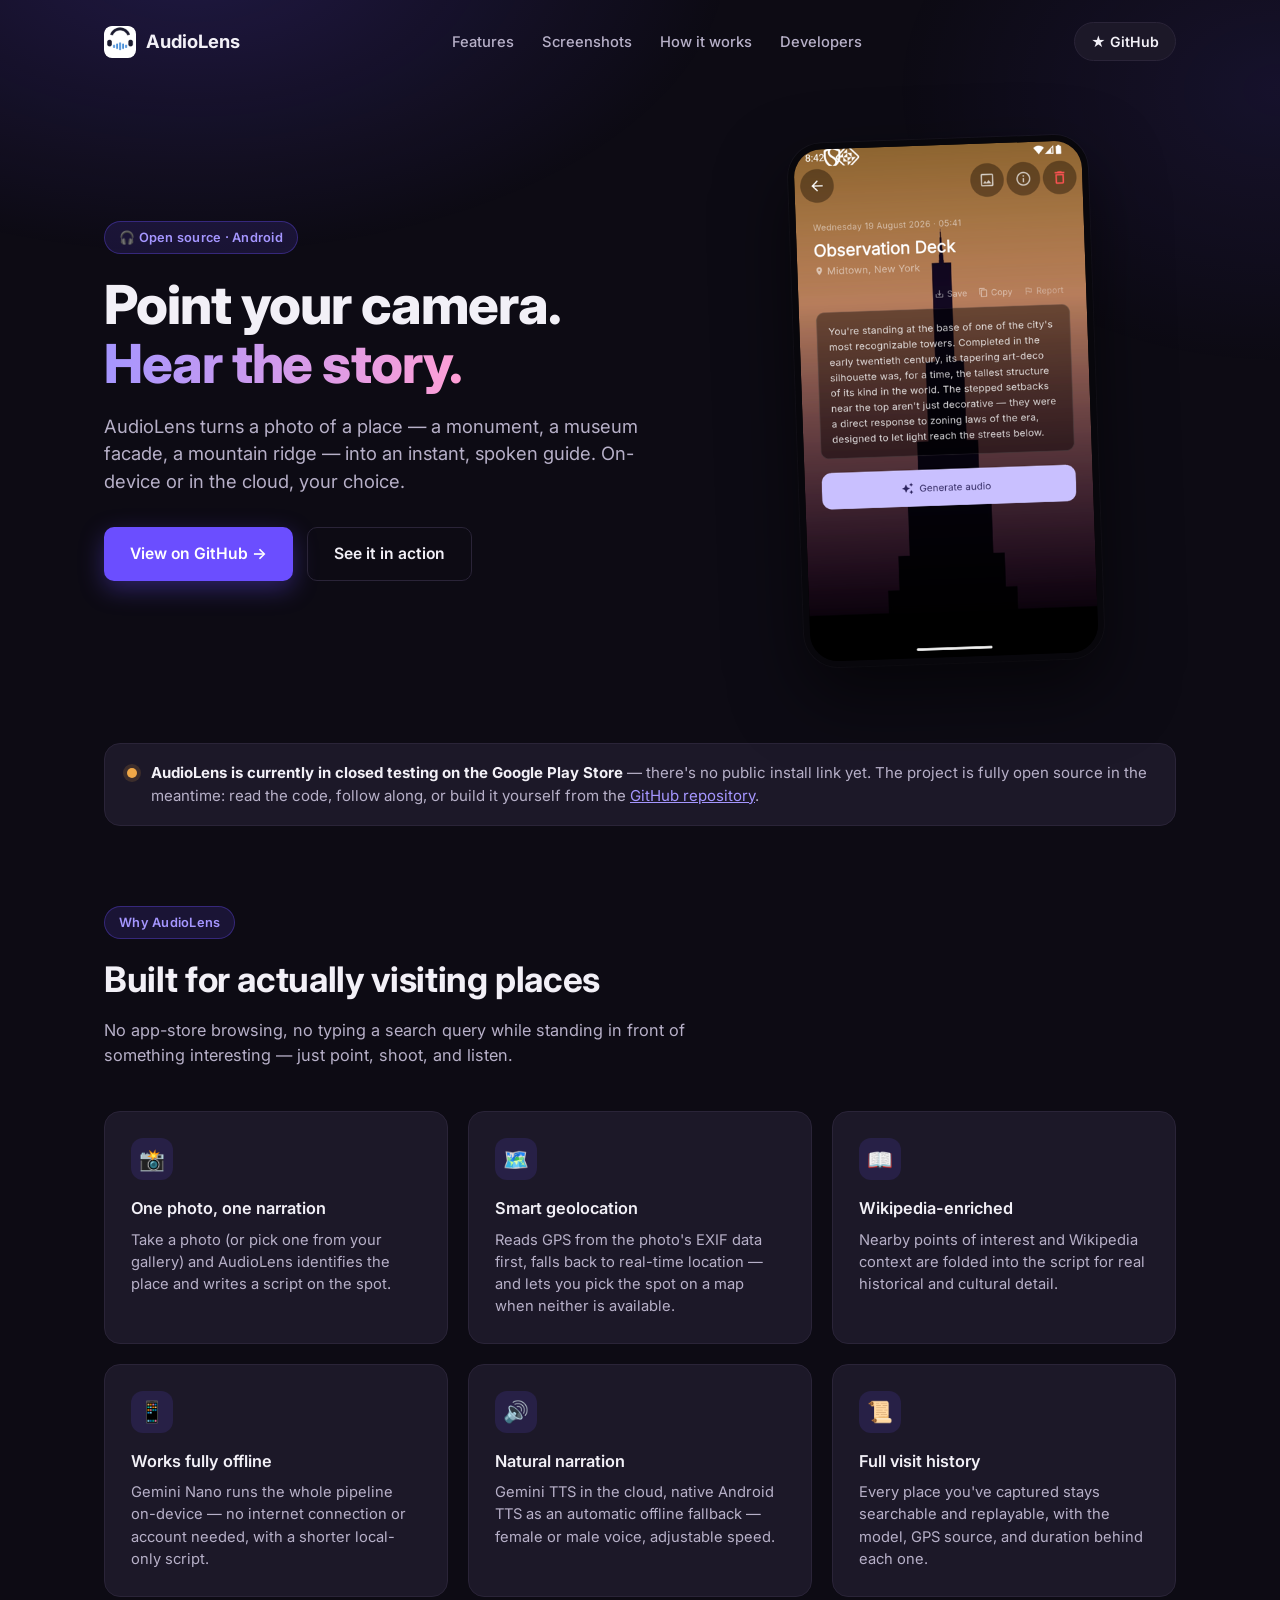
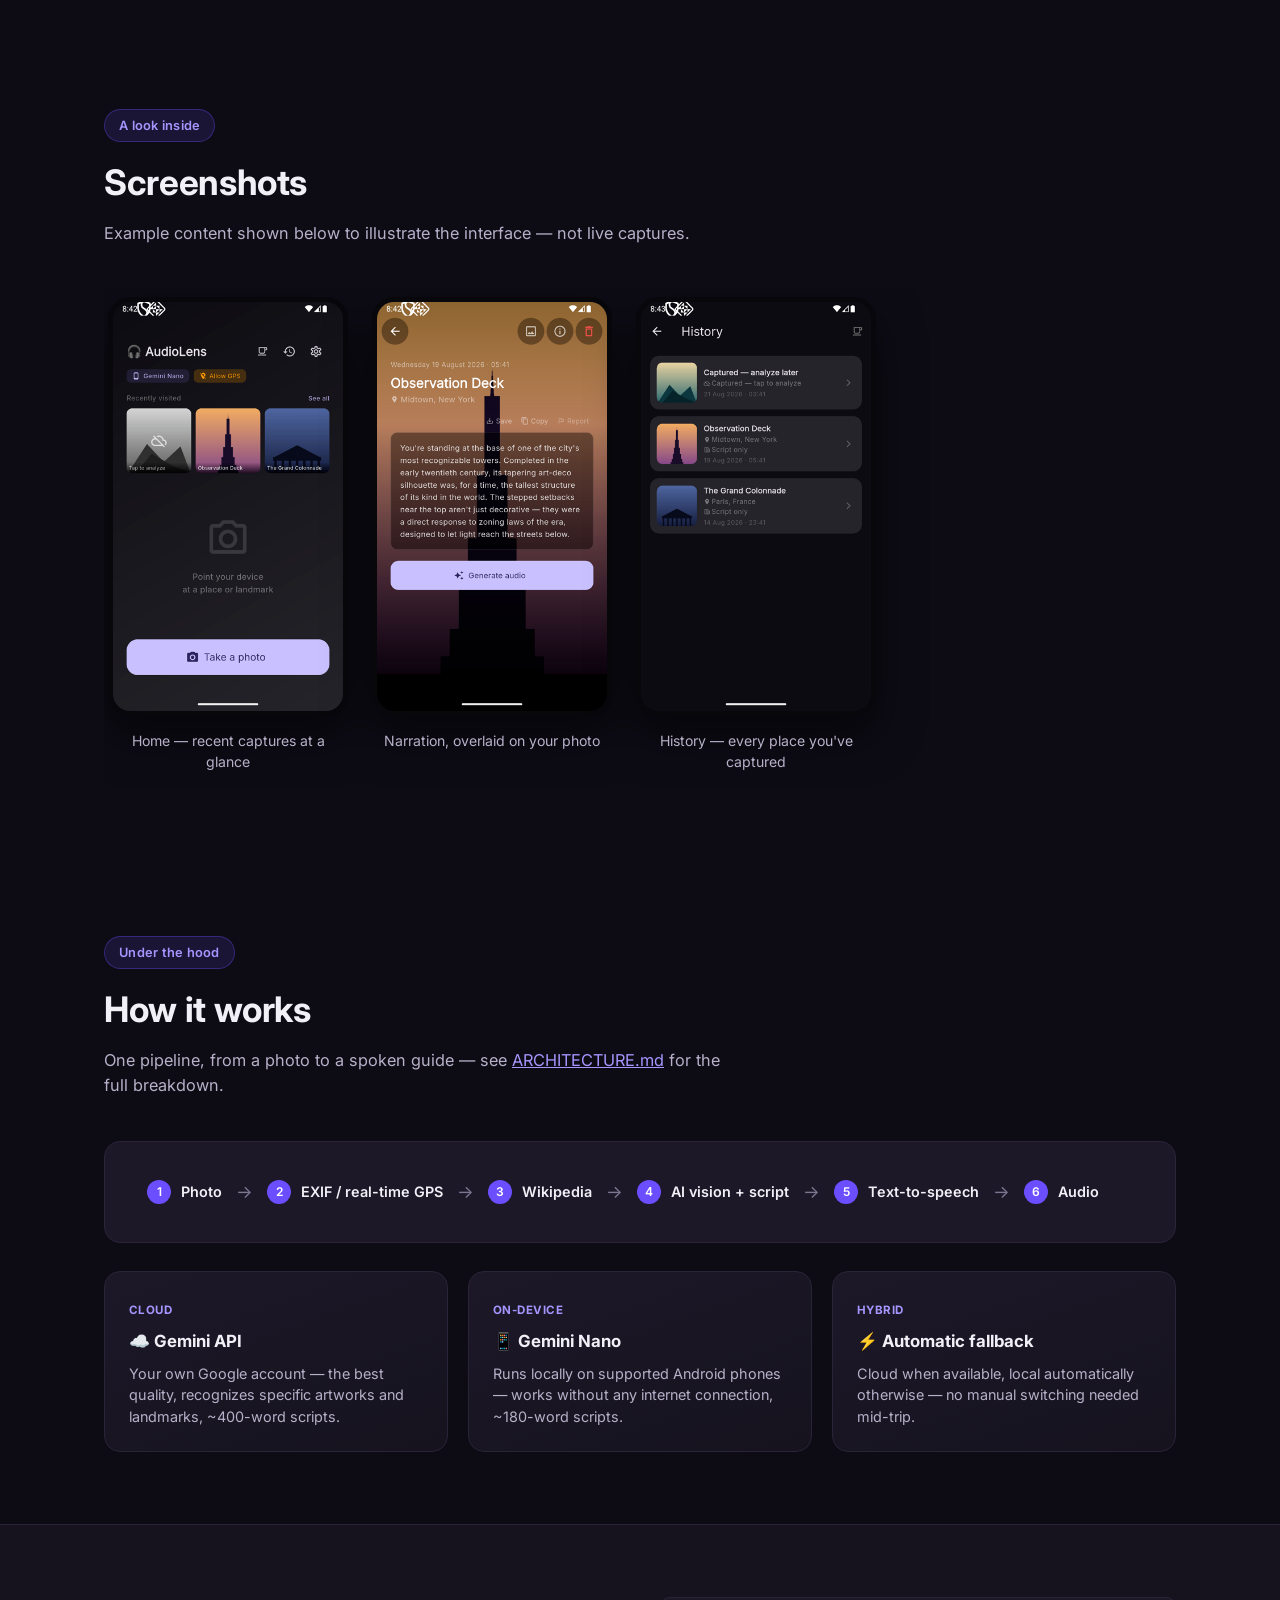
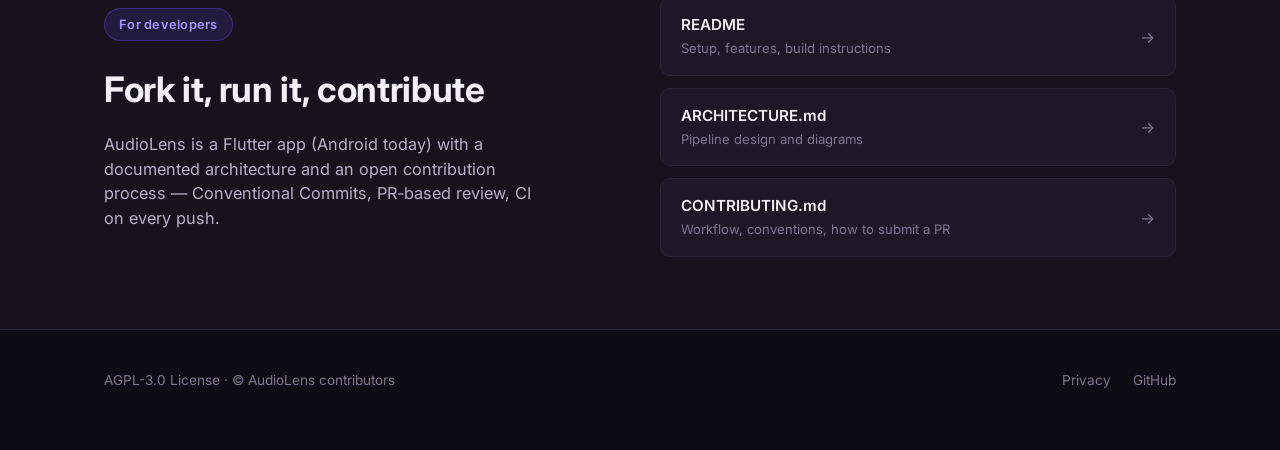
==== docs/index.html @ 59d67688 "docs: add public landing page, CONTRIBUTING.md, screenshots (T127) New docs/index.html — a self-cont" ====
<!DOCTYPE html>
<html lang="en">
<head>
<meta charset="UTF-8">
<title>AudioLens — AI audio guide for any place</title>
<meta name="description" content="Take a photo of a place and get an instant AI-narrated audio guide. Open source, Android, cloud or fully on-device.">
<meta name="viewport" content="width=device-width, initial-scale=1">
<link rel="icon" href="assets/icon.png">
<link rel="preconnect" href="https://fonts.googleapis.com">
<link rel="preconnect" href="https://fonts.gstatic.com" crossorigin>
<link href="https://fonts.googleapis.com/css2?family=Inter:wght@400;500;600;700;800&display=swap" rel="stylesheet">
<style>
  :root {
    --bg: #0d0b14;
    --bg-elevated: #16131f;
    --bg-card: #1c1828;
    --border: #2a2438;
    --text: #f2f0f7;
    --text-dim: #b7b0c8;
    --text-faint: #7d7690;
    --accent: #6b4eff;
    --accent-light: #a596ff;
    --accent-bg: rgba(107, 78, 255, 0.14);
    --success: #4ade80;
    --warn: #f0a848;
    --radius-lg: 24px;
    --radius-md: 16px;
    --radius-sm: 10px;
    --max-width: 1120px;
    color-scheme: dark;
  }

  * { box-sizing: border-box; }

  html { scroll-behavior: smooth; }

  body {
    margin: 0;
    background: var(--bg);
    color: var(--text);
    font-family: 'Inter', -apple-system, BlinkMacSystemFont, 'Segoe UI', sans-serif;
    line-height: 1.5;
    -webkit-font-smoothing: antialiased;
  }

  body::before {
    content: '';
    position: fixed;
    inset: 0;
    z-index: -1;
    background:
      radial-gradient(ellipse 900px 500px at 15% -5%, rgba(107,78,255,0.20), transparent 60%),
      radial-gradient(ellipse 700px 500px at 100% 10%, rgba(107,78,255,0.10), transparent 55%);
  }

  .wrap {
    max-width: var(--max-width);
    margin: 0 auto;
    padding: 0 24px;
  }

  a { color: var(--accent-light); }

  /* ---------- Header ---------- */
  header.site {
    padding: 22px 0;
  }
  header.site .wrap {
    display: flex;
    align-items: center;
    justify-content: space-between;
    gap: 16px;
  }
  .brand {
    display: flex;
    align-items: center;
    gap: 10px;
    font-weight: 700;
    font-size: 1.15rem;
    text-decoration: none;
    color: var(--text);
  }
  .brand img { width: 32px; height: 32px; border-radius: 8px; }
  nav.site-links {
    display: flex;
    gap: 28px;
    font-size: 0.92rem;
    font-weight: 500;
  }
  nav.site-links a { color: var(--text-dim); text-decoration: none; }
  nav.site-links a:hover { color: var(--text); }
  .btn-github {
    display: inline-flex;
    align-items: center;
    gap: 8px;
    background: var(--bg-card);
    border: 1px solid var(--border);
    color: var(--text) !important;
    padding: 8px 16px;
    border-radius: 999px;
    text-decoration: none;
    font-size: 0.88rem;
    font-weight: 600;
  }
  .btn-github:hover { border-color: var(--accent); }

  /* ---------- Hero ---------- */
  .hero {
    padding: 56px 0 80px;
  }
  .hero .wrap {
    display: grid;
    grid-template-columns: 1.1fr 0.9fr;
    gap: 48px;
    align-items: center;
  }
  .eyebrow {
    display: inline-flex;
    align-items: center;
    gap: 8px;
    background: var(--accent-bg);
    color: var(--accent-light);
    border: 1px solid rgba(107,78,255,0.35);
    padding: 6px 14px;
    border-radius: 999px;
    font-size: 0.8rem;
    font-weight: 600;
    letter-spacing: 0.02em;
    margin-bottom: 22px;
  }
  h1 {
    font-size: clamp(2.2rem, 4.2vw, 3.4rem);
    line-height: 1.08;
    letter-spacing: -0.02em;
    margin: 0 0 20px;
    font-weight: 800;
  }
  h1 .grad {
    background: linear-gradient(90deg, var(--accent-light), #ff9fd6);
    -webkit-background-clip: text;
    background-clip: text;
    color: transparent;
  }
  .lede {
    font-size: 1.15rem;
    color: var(--text-dim);
    max-width: 46ch;
    margin: 0 0 32px;
  }
  .cta-row { display: flex; gap: 14px; flex-wrap: wrap; }
  .btn-primary {
    background: var(--accent);
    color: #fff;
    text-decoration: none;
    padding: 14px 26px;
    border-radius: var(--radius-sm);
    font-weight: 600;
    font-size: 0.98rem;
    display: inline-flex;
    align-items: center;
    gap: 8px;
    box-shadow: 0 8px 24px rgba(107,78,255,0.35);
  }
  .btn-secondary {
    background: transparent;
    color: var(--text);
    text-decoration: none;
    padding: 14px 26px;
    border-radius: var(--radius-sm);
    font-weight: 600;
    font-size: 0.98rem;
    border: 1px solid var(--border);
  }

  .hero-shot {
    position: relative;
    display: flex;
    justify-content: center;
  }
  .phone {
    width: min(300px, 78vw);
    border-radius: 34px;
    border: 6px solid #08070c;
    box-shadow: 0 30px 70px rgba(0,0,0,0.55), 0 0 0 1px rgba(255,255,255,0.04);
    overflow: hidden;
    transform: rotate(-2deg);
    background: #000;
  }
  .phone img { width: 100%; display: block; }

  /* ---------- Status callout ---------- */
  .status {
    background: var(--bg-card);
    border: 1px solid var(--border);
    border-radius: var(--radius-md);
    padding: 18px 22px;
    display: flex;
    align-items: flex-start;
    gap: 14px;
    margin: 0 0 8px;
  }
  .status .dot {
    width: 10px; height: 10px; border-radius: 50%;
    background: var(--warn);
    margin-top: 6px;
    flex-shrink: 0;
    box-shadow: 0 0 0 4px rgba(240,168,72,0.15);
  }
  .status p { margin: 0; color: var(--text-dim); font-size: 0.94rem; }
  .status strong { color: var(--text); }

  /* ---------- Sections ---------- */
  section { padding: 72px 0; }
  section.tight { padding: 40px 0 72px; }
  .section-head { max-width: 640px; margin: 0 0 44px; }
  .section-head .eyebrow { margin-bottom: 14px; }
  h2 {
    font-size: clamp(1.6rem, 3vw, 2.2rem);
    letter-spacing: -0.01em;
    margin: 0 0 12px;
    font-weight: 700;
  }
  .section-head p { color: var(--text-dim); font-size: 1.02rem; margin: 0; }

  /* ---------- Features ---------- */
  .features {
    display: grid;
    grid-template-columns: repeat(3, 1fr);
    gap: 20px;
  }
  .feature {
    background: var(--bg-card);
    border: 1px solid var(--border);
    border-radius: var(--radius-md);
    padding: 26px;
  }
  .feature .icon {
    width: 42px; height: 42px;
    border-radius: 12px;
    background: var(--accent-bg);
    display: flex; align-items: center; justify-content: center;
    font-size: 1.3rem;
    margin-bottom: 16px;
  }
  .feature h3 { margin: 0 0 8px; font-size: 1.02rem; font-weight: 600; }
  .feature p { margin: 0; color: var(--text-dim); font-size: 0.92rem; }

  /* ---------- Screenshot showcase ---------- */
  .showcase {
    display: flex;
    gap: 24px;
    overflow-x: auto;
    padding: 8px 4px 20px;
    scroll-snap-type: x proximity;
  }
  .showcase figure {
    margin: 0;
    flex: 0 0 auto;
    scroll-snap-align: start;
    width: 240px;
  }
  .showcase .frame {
    border-radius: 22px;
    border: 5px solid #08070c;
    overflow: hidden;
    box-shadow: 0 20px 45px rgba(0,0,0,0.5);
  }
  .showcase img { width: 100%; display: block; }
  .showcase figcaption {
    margin-top: 14px;
    font-size: 0.88rem;
    color: var(--text-dim);
    text-align: center;
  }

  /* ---------- Pipeline ---------- */
  .pipeline {
    display: flex;
    flex-wrap: wrap;
    gap: 0;
    background: var(--bg-card);
    border: 1px solid var(--border);
    border-radius: var(--radius-md);
    padding: 28px;
  }
  .pipe-step {
    display: flex;
    align-items: center;
    gap: 10px;
    padding: 10px 14px;
    font-size: 0.9rem;
    font-weight: 600;
    color: var(--text);
  }
  .pipe-step .n {
    width: 24px; height: 24px;
    border-radius: 50%;
    background: var(--accent);
    color: #fff;
    font-size: 0.75rem;
    display: flex; align-items: center; justify-content: center;
    flex-shrink: 0;
  }
  .pipe-arrow { color: var(--text-faint); font-size: 1.1rem; align-self: center; }

  /* ---------- Modes ---------- */
  .modes {
    display: grid;
    grid-template-columns: repeat(3, 1fr);
    gap: 20px;
  }
  .mode-card {
    border: 1px solid var(--border);
    border-radius: var(--radius-md);
    padding: 24px;
    background: linear-gradient(160deg, var(--bg-card), var(--bg-elevated));
  }
  .mode-card .tag {
    display: inline-block;
    font-size: 0.72rem;
    font-weight: 700;
    letter-spacing: 0.04em;
    text-transform: uppercase;
    color: var(--accent-light);
    margin-bottom: 10px;
  }
  .mode-card h3 { margin: 0 0 8px; font-size: 1.05rem; }
  .mode-card p { margin: 0; color: var(--text-dim); font-size: 0.9rem; }

  /* ---------- Developer callout ---------- */
  .dev-section {
    background: var(--bg-elevated);
    border-top: 1px solid var(--border);
    border-bottom: 1px solid var(--border);
  }
  .dev-grid {
    display: grid;
    grid-template-columns: 1fr 1fr;
    gap: 40px;
    align-items: center;
  }
  .dev-links {
    display: flex;
    flex-direction: column;
    gap: 12px;
  }
  .dev-link {
    display: flex;
    align-items: center;
    justify-content: space-between;
    background: var(--bg-card);
    border: 1px solid var(--border);
    border-radius: var(--radius-sm);
    padding: 16px 20px;
    text-decoration: none;
    color: var(--text);
  }
  .dev-link:hover { border-color: var(--accent); }
  .dev-link .t { font-weight: 600; font-size: 0.95rem; }
  .dev-link .d { color: var(--text-faint); font-size: 0.82rem; margin-top: 2px; }
  .dev-link .arrow { color: var(--text-faint); }

  /* ---------- Footer ---------- */
  footer {
    padding: 40px 0 60px;
  }
  footer .wrap {
    display: flex;
    justify-content: space-between;
    align-items: center;
    flex-wrap: wrap;
    gap: 16px;
    color: var(--text-faint);
    font-size: 0.85rem;
  }
  footer nav { display: flex; gap: 22px; }
  footer a { color: var(--text-faint); text-decoration: none; }
  footer a:hover { color: var(--text-dim); }

  @media (max-width: 860px) {
    .hero .wrap { grid-template-columns: 1fr; }
    .hero-shot { order: -1; }
    .features { grid-template-columns: 1fr 1fr; }
    .modes { grid-template-columns: 1fr; }
    .dev-grid { grid-template-columns: 1fr; }
    nav.site-links { display: none; }
  }
  @media (max-width: 520px) {
    .features { grid-template-columns: 1fr; }
    .phone { transform: none; }
  }
</style>
</head>
<body>

<header class="site">
  <div class="wrap">
    <a class="brand" href="#top">
      <img src="assets/icon.png" alt="">
      AudioLens
    </a>
    <nav class="site-links">
      <a href="#features">Features</a>
      <a href="#screenshots">Screenshots</a>
      <a href="#how-it-works">How it works</a>
      <a href="#developers">Developers</a>
    </nav>
    <a class="btn-github" href="https://github.com/Nohzoh/AudioLens">
      ★ GitHub
    </a>
  </div>
</header>

<div id="top"></div>
<section class="hero">
  <div class="wrap">
    <div class="hero-copy">
      <span class="eyebrow">🎧 Open source · Android</span>
      <h1>Point your camera. <span class="grad">Hear the story.</span></h1>
      <p class="lede">
        AudioLens turns a photo of a place — a monument, a museum facade, a
        mountain ridge — into an instant, spoken guide. On-device or in the
        cloud, your choice.
      </p>
      <div class="cta-row">
        <a class="btn-primary" href="https://github.com/Nohzoh/AudioLens">View on GitHub →</a>
        <a class="btn-secondary" href="#screenshots">See it in action</a>
      </div>
    </div>
    <div class="hero-shot">
      <div class="phone">
        <img src="assets/screenshot-player.png" alt="AudioLens narrating a place, shown over the captured photo">
      </div>
    </div>
  </div>
</section>

<div class="wrap">
  <div class="status">
    <span class="dot"></span>
    <p>
      <strong>AudioLens is currently in closed testing on the Google Play Store</strong>
      — there's no public install link yet. The project is fully open source
      in the meantime: read the code, follow along, or build it yourself
      from the <a href="https://github.com/Nohzoh/AudioLens">GitHub repository</a>.
    </p>
  </div>
</div>

<section id="features">
  <div class="wrap">
    <div class="section-head">
      <span class="eyebrow">Why AudioLens</span>
      <h2>Built for actually visiting places</h2>
      <p>No app-store browsing, no typing a search query while standing in
      front of something interesting — just point, shoot, and listen.</p>
    </div>
    <div class="features">
      <div class="feature">
        <div class="icon">📸</div>
        <h3>One photo, one narration</h3>
        <p>Take a photo (or pick one from your gallery) and AudioLens identifies the place and writes a script on the spot.</p>
      </div>
      <div class="feature">
        <div class="icon">🗺️</div>
        <h3>Smart geolocation</h3>
        <p>Reads GPS from the photo's EXIF data first, falls back to real-time location — and lets you pick the spot on a map when neither is available.</p>
      </div>
      <div class="feature">
        <div class="icon">📖</div>
        <h3>Wikipedia-enriched</h3>
        <p>Nearby points of interest and Wikipedia context are folded into the script for real historical and cultural detail.</p>
      </div>
      <div class="feature">
        <div class="icon">📱</div>
        <h3>Works fully offline</h3>
        <p>Gemini Nano runs the whole pipeline on-device — no internet connection or account needed, with a shorter local-only script.</p>
      </div>
      <div class="feature">
        <div class="icon">🔊</div>
        <h3>Natural narration</h3>
        <p>Gemini TTS in the cloud, native Android TTS as an automatic offline fallback — female or male voice, adjustable speed.</p>
      </div>
      <div class="feature">
        <div class="icon">📜</div>
        <h3>Full visit history</h3>
        <p>Every place you've captured stays searchable and replayable, with the model, GPS source, and duration behind each one.</p>
      </div>
    </div>
  </div>
</section>

<section id="screenshots" class="tight">
  <div class="wrap">
    <div class="section-head">
      <span class="eyebrow">A look inside</span>
      <h2>Screenshots</h2>
      <p>Example content shown below to illustrate the interface — not live captures.</p>
    </div>
    <div class="showcase">
      <figure>
        <div class="frame"><img src="assets/screenshot-home.png" alt="AudioLens home screen with recently visited places"></div>
        <figcaption>Home — recent captures at a glance</figcaption>
      </figure>
      <figure>
        <div class="frame"><img src="assets/screenshot-player.png" alt="AudioLens narration screen for a place"></div>
        <figcaption>Narration, overlaid on your photo</figcaption>
      </figure>
      <figure>
        <div class="frame"><img src="assets/screenshot-history.png" alt="AudioLens history list of past visits"></div>
        <figcaption>History — every place you've captured</figcaption>
      </figure>
    </div>
  </div>
</section>

<section id="how-it-works">
  <div class="wrap">
    <div class="section-head">
      <span class="eyebrow">Under the hood</span>
      <h2>How it works</h2>
      <p>One pipeline, from a photo to a spoken guide — see <a href="https://github.com/Nohzoh/AudioLens/blob/main/ARCHITECTURE.md">ARCHITECTURE.md</a> for the full breakdown.</p>
    </div>
    <div class="pipeline">
      <div class="pipe-step"><span class="n">1</span>Photo</div>
      <span class="pipe-arrow">→</span>
      <div class="pipe-step"><span class="n">2</span>EXIF / real-time GPS</div>
      <span class="pipe-arrow">→</span>
      <div class="pipe-step"><span class="n">3</span>Wikipedia</div>
      <span class="pipe-arrow">→</span>
      <div class="pipe-step"><span class="n">4</span>AI vision + script</div>
      <span class="pipe-arrow">→</span>
      <div class="pipe-step"><span class="n">5</span>Text-to-speech</div>
      <span class="pipe-arrow">→</span>
      <div class="pipe-step"><span class="n">6</span>Audio</div>
    </div>

    <div style="height:28px"></div>

    <div class="modes">
      <div class="mode-card">
        <span class="tag">Cloud</span>
        <h3>☁️ Gemini API</h3>
        <p>Your own Google account — the best quality, recognizes specific artworks and landmarks, ~400-word scripts.</p>
      </div>
      <div class="mode-card">
        <span class="tag">On-device</span>
        <h3>📱 Gemini Nano</h3>
        <p>Runs locally on supported Android phones — works without any internet connection, ~180-word scripts.</p>
      </div>
      <div class="mode-card">
        <span class="tag">Hybrid</span>
        <h3>⚡ Automatic fallback</h3>
        <p>Cloud when available, local automatically otherwise — no manual switching needed mid-trip.</p>
      </div>
    </div>
  </div>
</section>

<section id="developers" class="dev-section">
  <div class="wrap">
    <div class="dev-grid">
      <div>
        <span class="eyebrow">For developers</span>
        <h2>Fork it, run it, contribute</h2>
        <p style="color:var(--text-dim); font-size:1.02rem; max-width:44ch;">
          AudioLens is a Flutter app (Android today) with a documented
          architecture and an open contribution process — Conventional
          Commits, PR-based review, CI on every push.
        </p>
      </div>
      <div class="dev-links">
        <a class="dev-link" href="https://github.com/Nohzoh/AudioLens#readme">
          <div><div class="t">README</div><div class="d">Setup, features, build instructions</div></div>
          <span class="arrow">→</span>
        </a>
        <a class="dev-link" href="https://github.com/Nohzoh/AudioLens/blob/main/ARCHITECTURE.md">
          <div><div class="t">ARCHITECTURE.md</div><div class="d">Pipeline design and diagrams</div></div>
          <span class="arrow">→</span>
        </a>
        <a class="dev-link" href="https://github.com/Nohzoh/AudioLens/blob/main/CONTRIBUTING.md">
          <div><div class="t">CONTRIBUTING.md</div><div class="d">Workflow, conventions, how to submit a PR</div></div>
          <span class="arrow">→</span>
        </a>
      </div>
    </div>
  </div>
</section>

<footer>
  <div class="wrap">
    <span>AGPL-3.0 License · © AudioLens contributors</span>
    <nav>
      <a href="https://github.com/Nohzoh/AudioLens/blob/main/PRIVACY.md">Privacy</a>
      <a href="https://github.com/Nohzoh/AudioLens">GitHub</a>
    </nav>
  </div>
</footer>

</body>
</html>
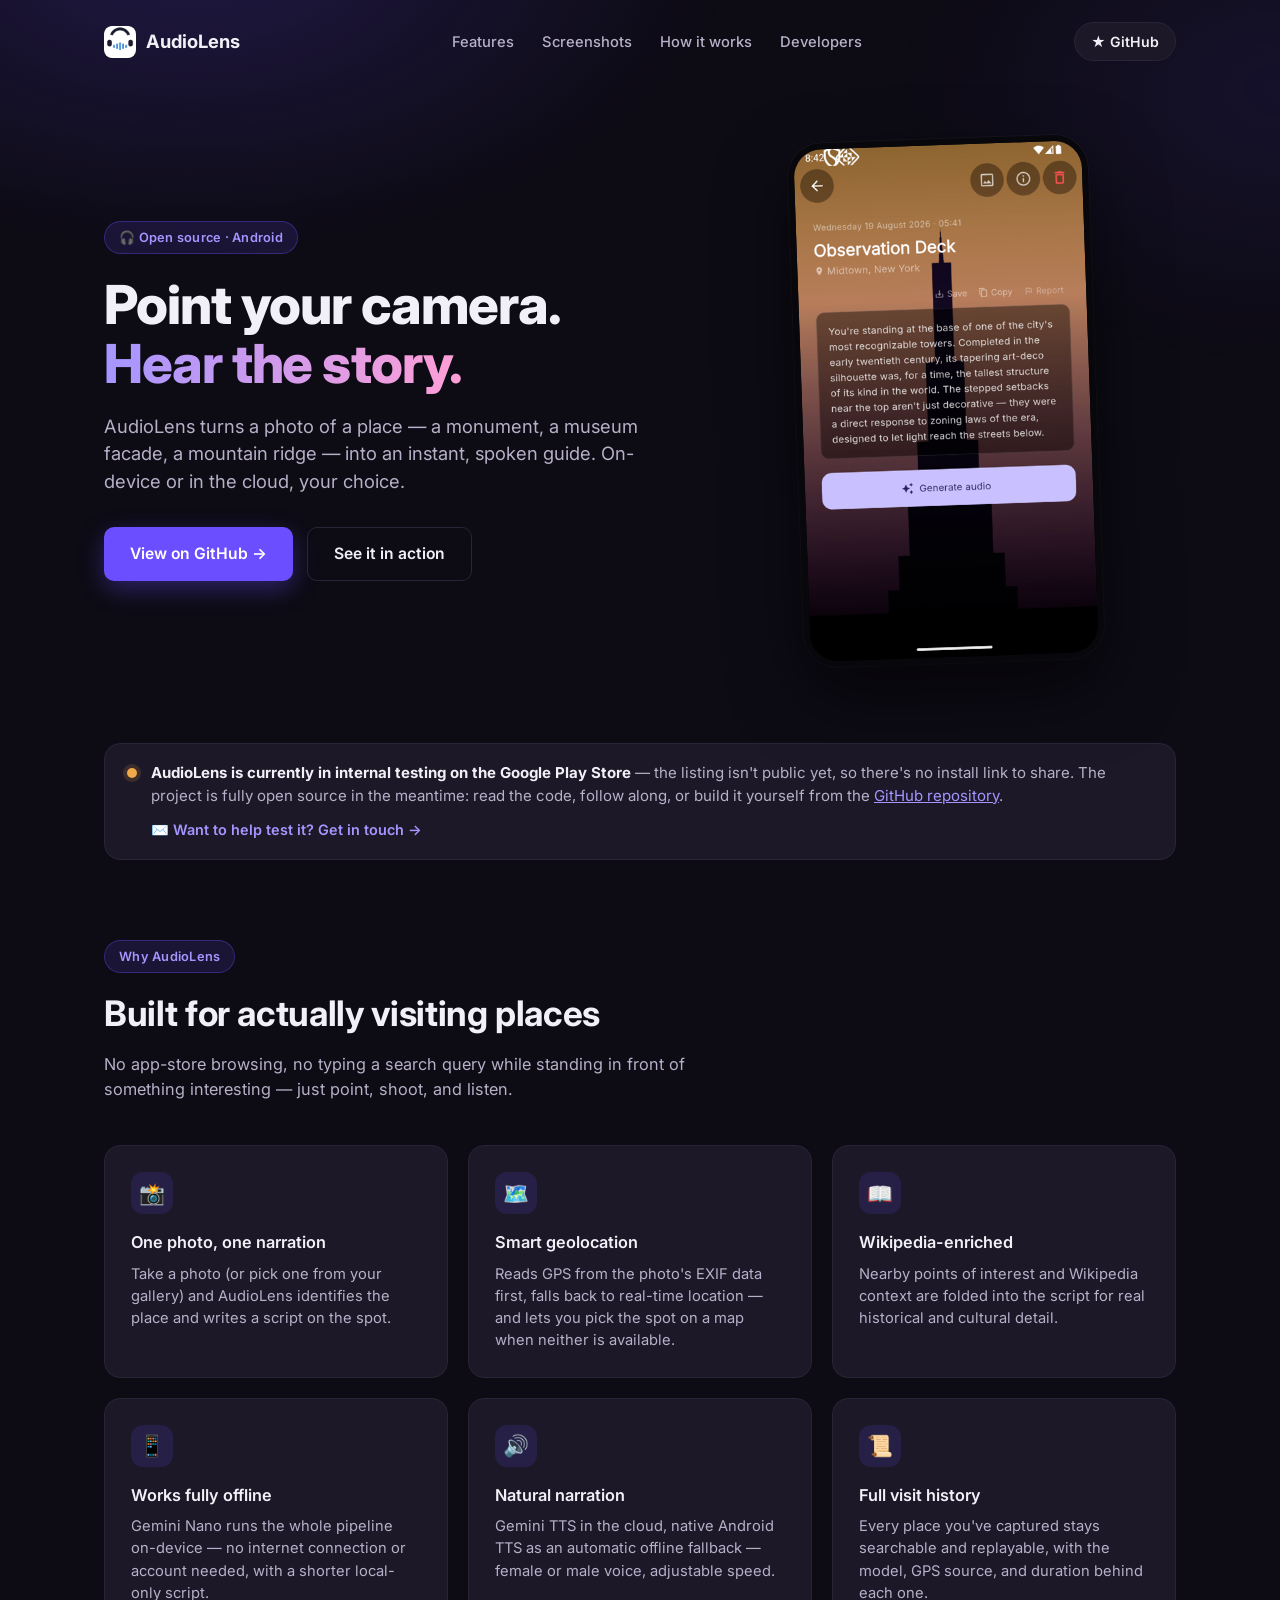
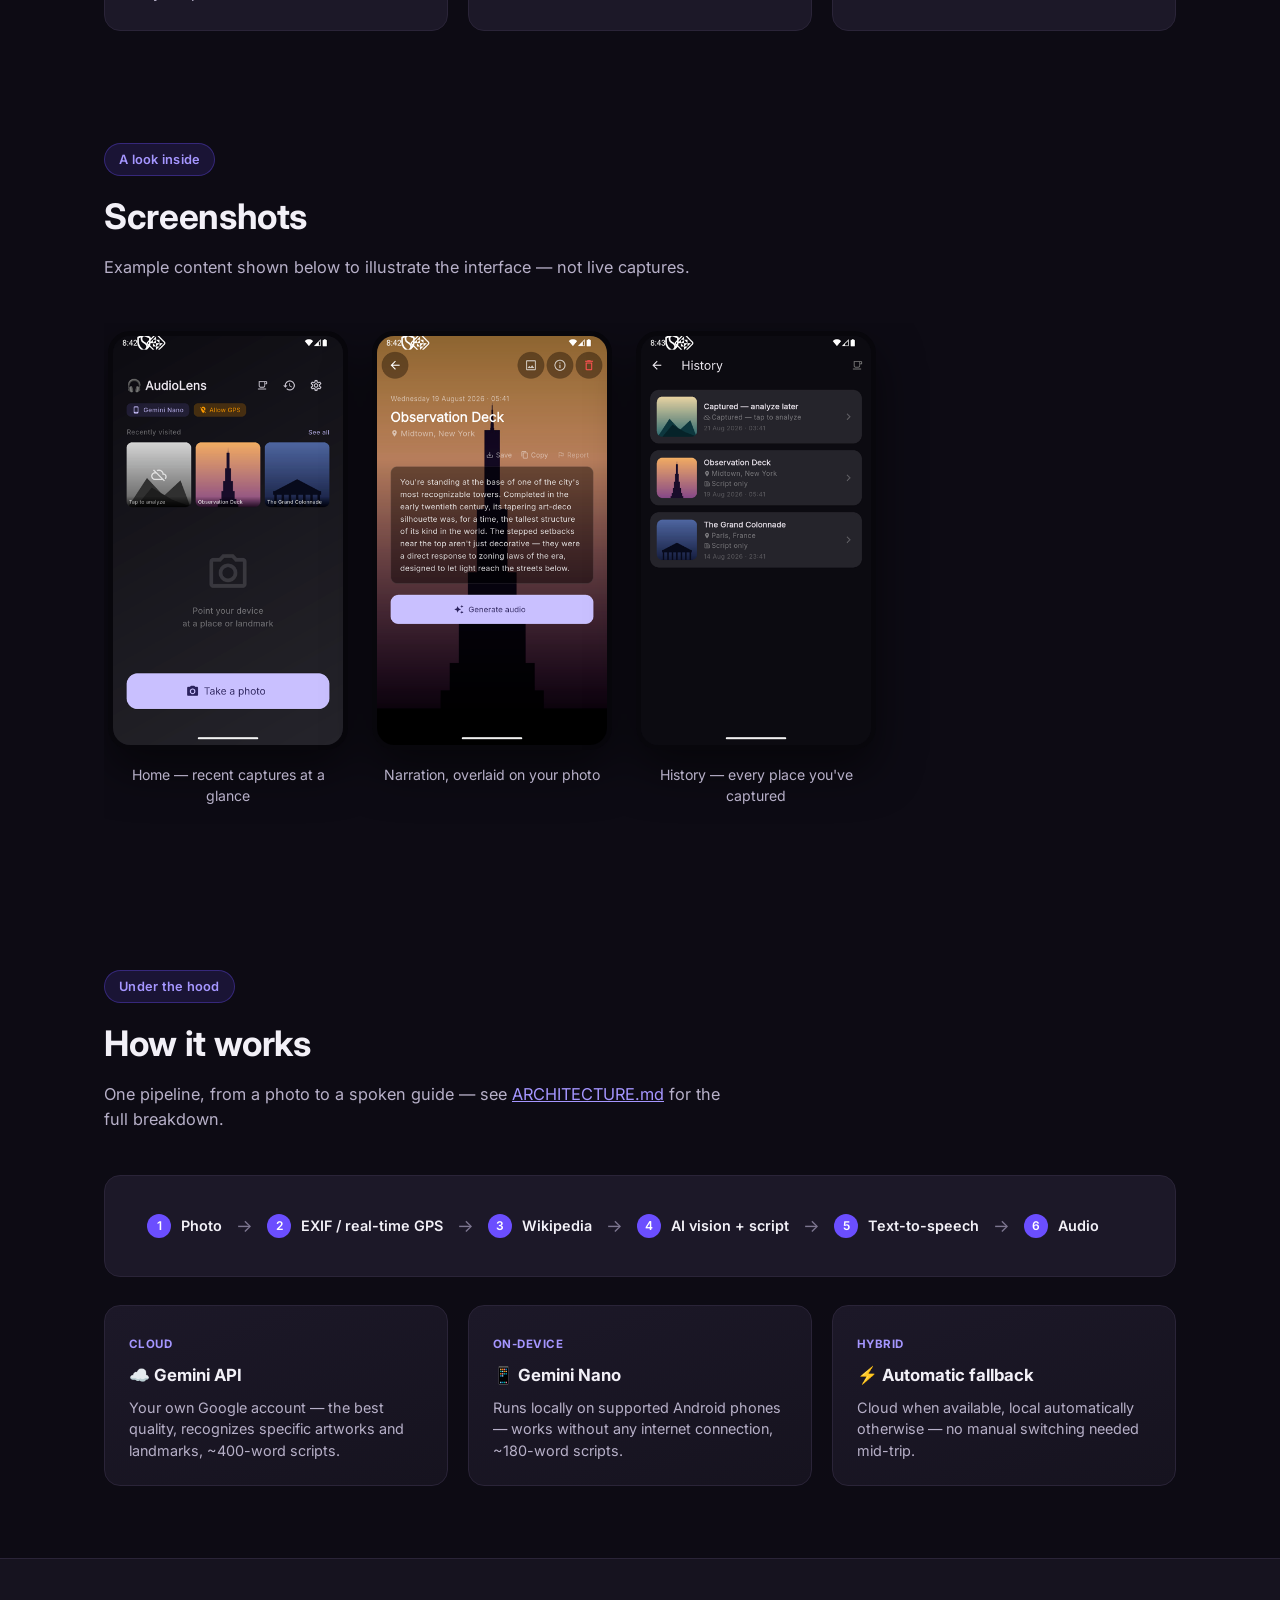
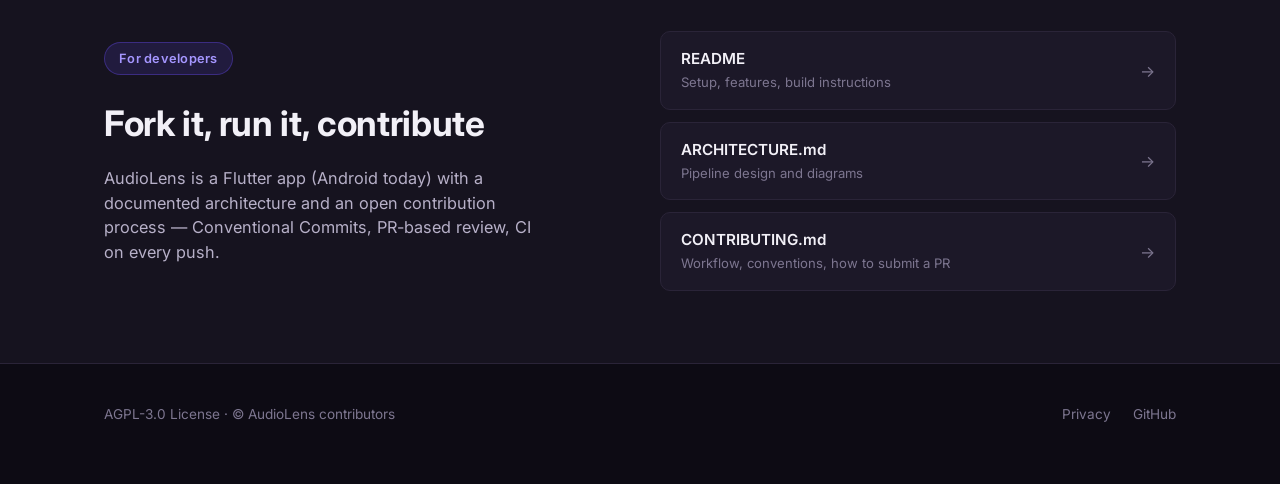
==== commit f377b42a: "docs: correct testing track wording, add tester sign-up CTA (T127 follow-up) The Play Store status c" ====
--- a/docs/index.html
+++ b/docs/index.html
@@ -208,6 +208,17 @@
   }
   .status p { margin: 0; color: var(--text-dim); font-size: 0.94rem; }
   .status strong { color: var(--text); }
+  .status-link {
+    display: inline-flex;
+    align-items: center;
+    gap: 6px;
+    margin-top: 12px;
+    font-size: 0.9rem;
+    font-weight: 600;
+    color: var(--accent-light) !important;
+    text-decoration: none;
+  }
+  .status-link:hover { text-decoration: underline; }
 
   /* ---------- Sections ---------- */
   section { padding: 72px 0; }
@@ -438,12 +449,18 @@
 <div class="wrap">
   <div class="status">
     <span class="dot"></span>
-    <p>
-      <strong>AudioLens is currently in closed testing on the Google Play Store</strong>
-      — there's no public install link yet. The project is fully open source
-      in the meantime: read the code, follow along, or build it yourself
-      from the <a href="https://github.com/Nohzoh/AudioLens">GitHub repository</a>.
-    </p>
+    <div>
+      <p>
+        <strong>AudioLens is currently in internal testing on the Google Play Store</strong>
+        — the listing isn't public yet, so there's no install link to share.
+        The project is fully open source in the meantime: read the code,
+        follow along, or build it yourself from the
+        <a href="https://github.com/Nohzoh/AudioLens">GitHub repository</a>.
+      </p>
+      <a class="status-link" href="mailto:thomas.arnaud@gmail.com?subject=AudioLens%20beta%20tester">
+        ✉️ Want to help test it? Get in touch →
+      </a>
+    </div>
   </div>
 </div>
 
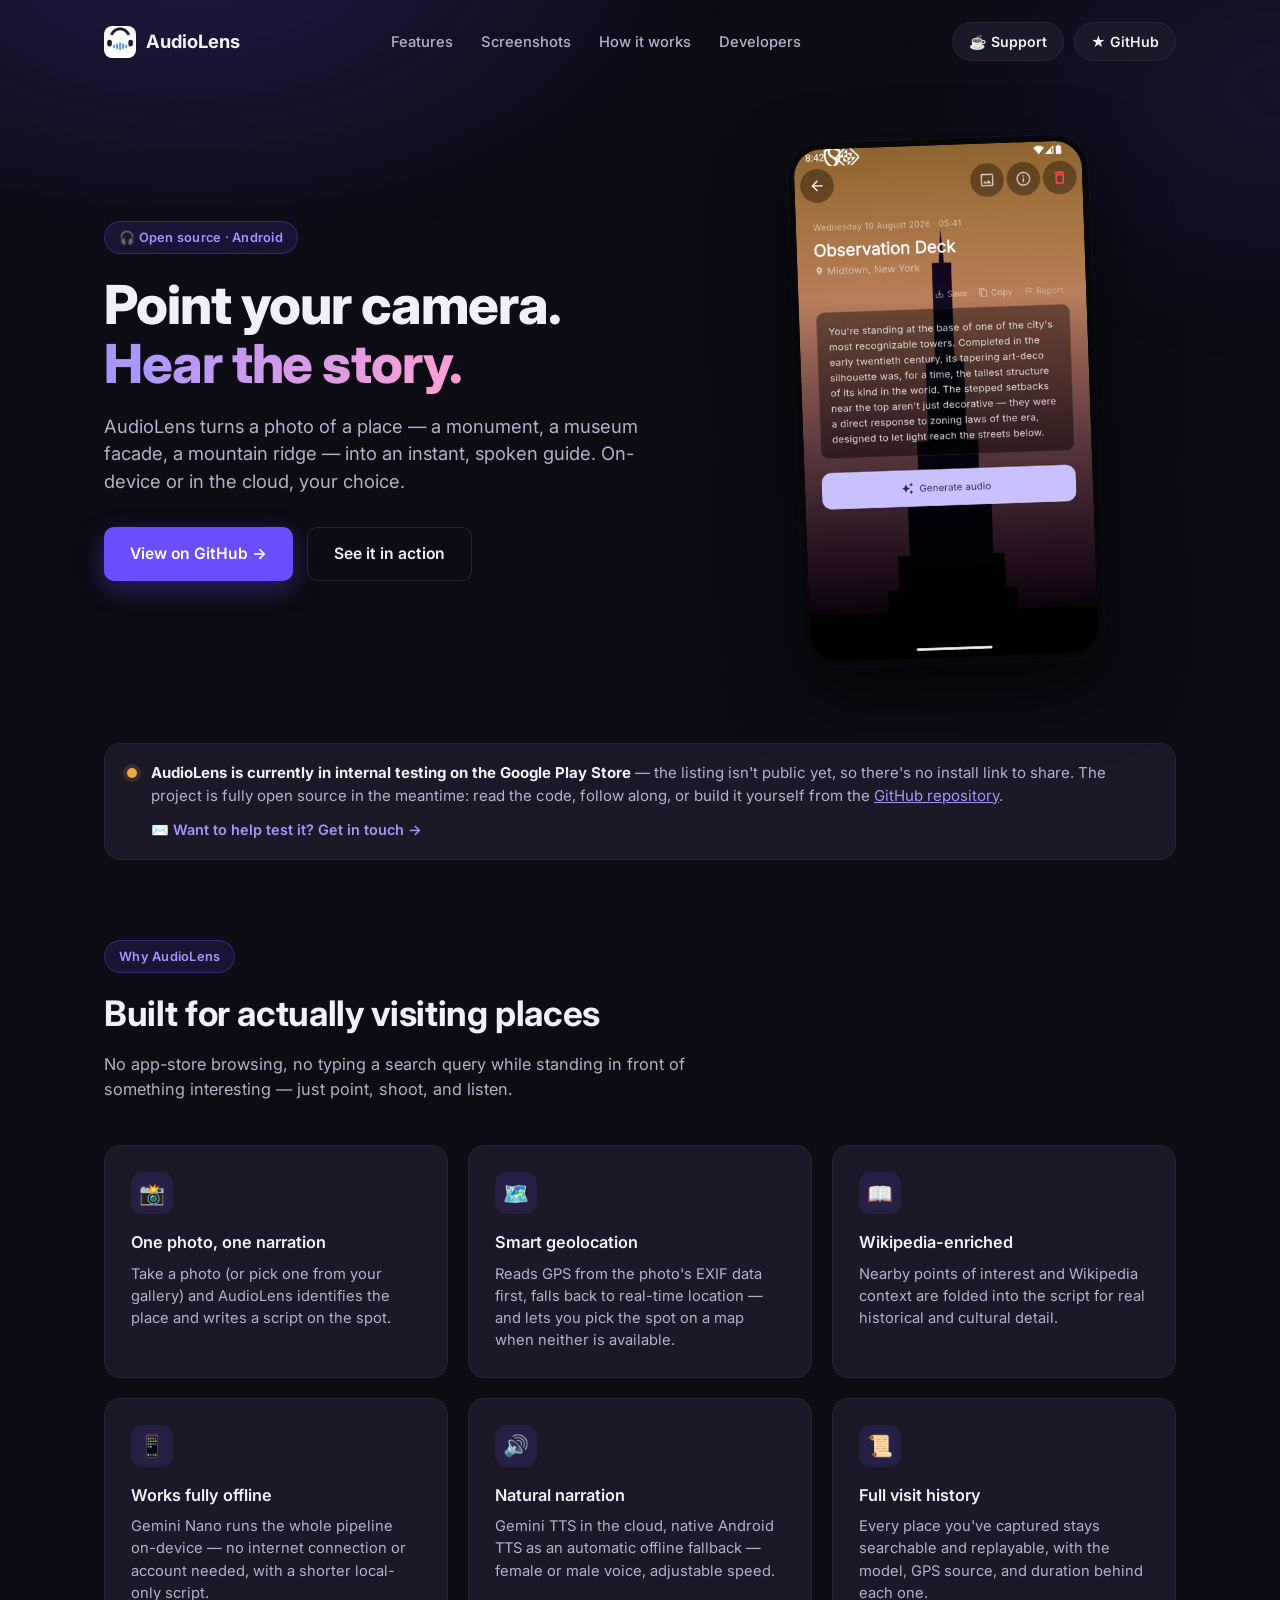
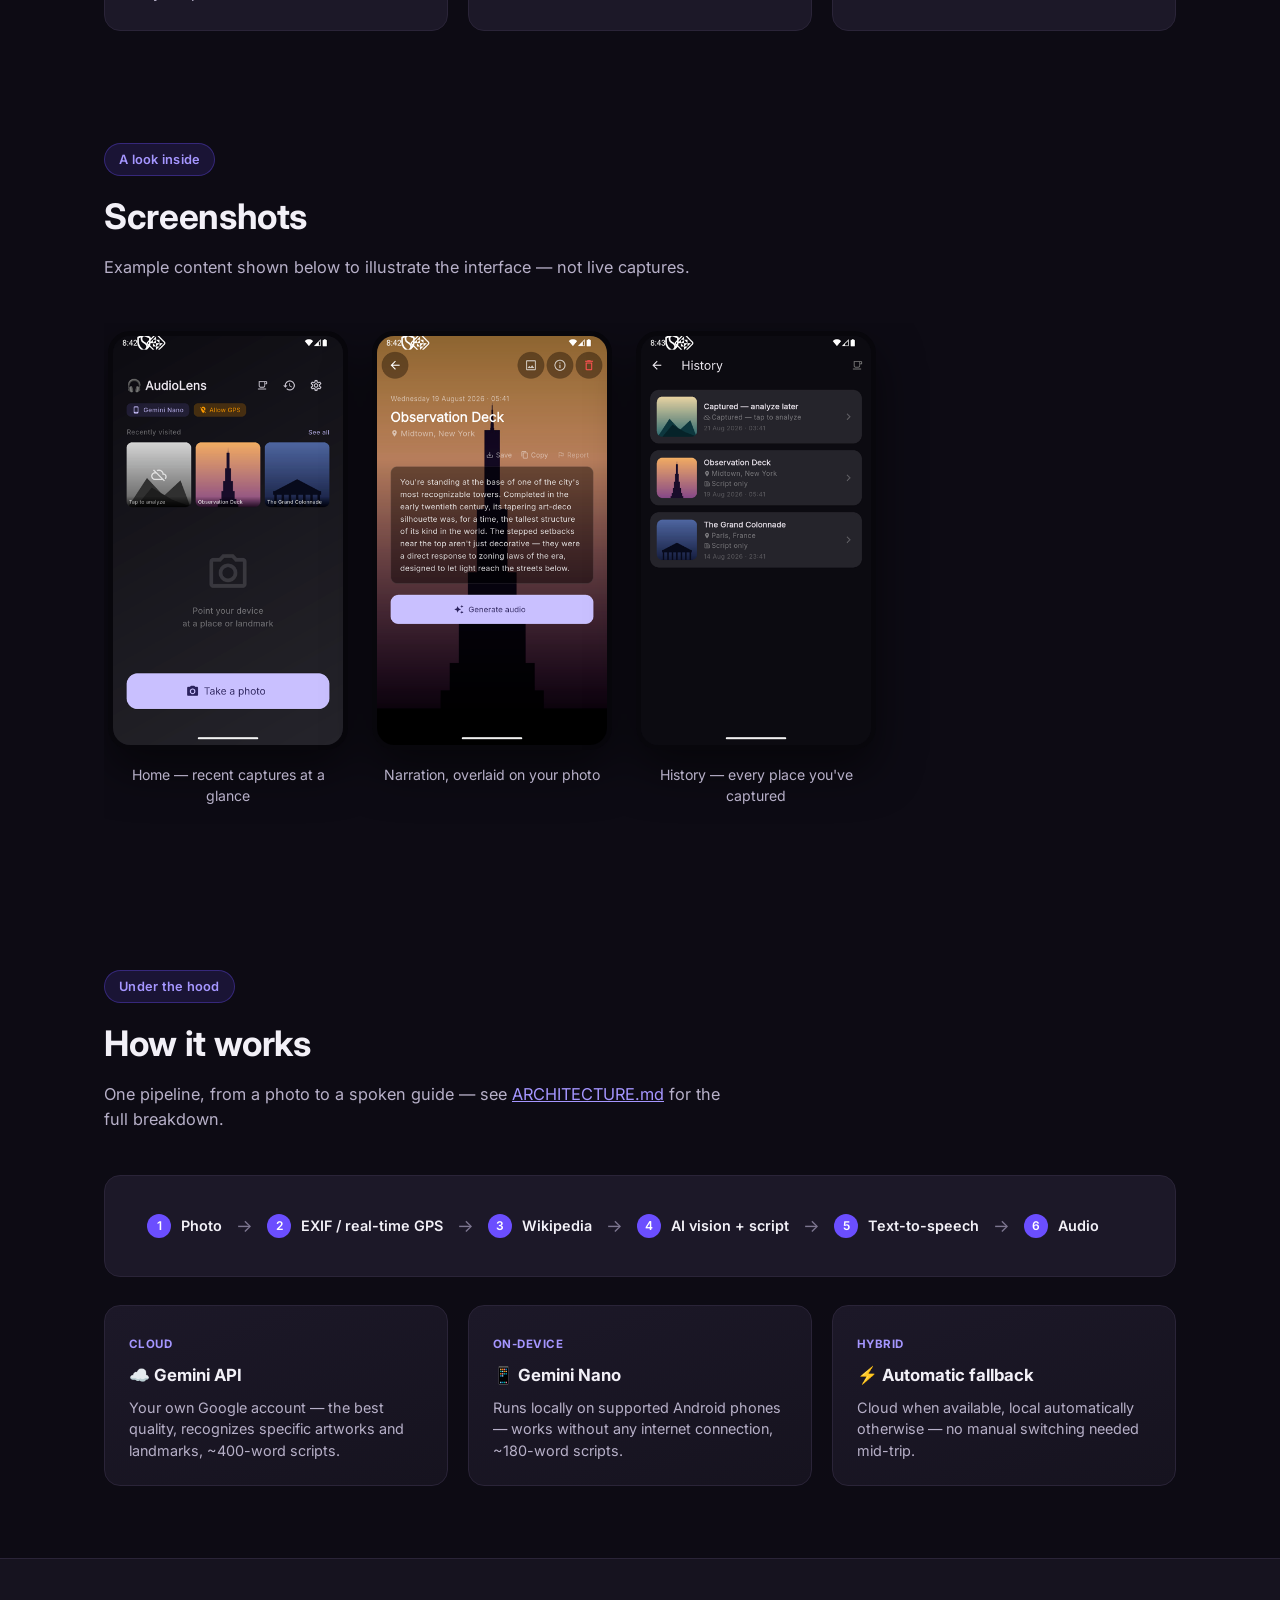
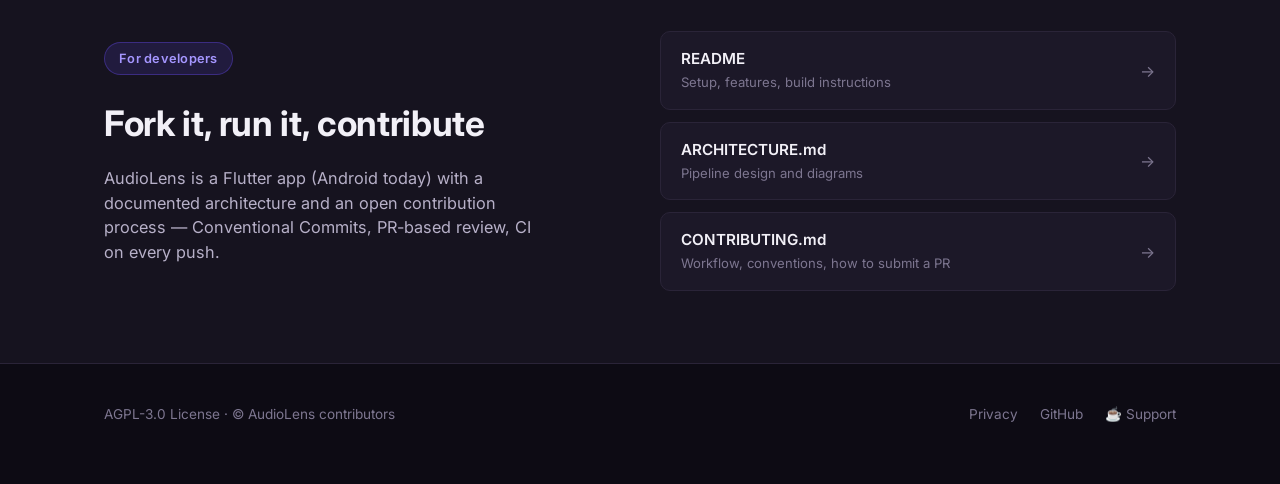
==== commit 7358506a: "feat(site): add a Ko-fi support link to the GitHub Pages site The site had no reference to Ko-fi at " ====
--- a/docs/index.html
+++ b/docs/index.html
@@ -103,6 +103,21 @@
     font-weight: 600;
   }
   .btn-github:hover { border-color: var(--accent); }
+  .btn-kofi {
+    display: inline-flex;
+    align-items: center;
+    gap: 8px;
+    background: var(--bg-card);
+    border: 1px solid var(--border);
+    color: var(--text) !important;
+    padding: 8px 16px;
+    border-radius: 999px;
+    text-decoration: none;
+    font-size: 0.88rem;
+    font-weight: 600;
+  }
+  .btn-kofi:hover { border-color: var(--accent); }
+  .header-ctas { display: flex; align-items: center; gap: 10px; }
 
   /* ---------- Hero ---------- */
   .hero {
@@ -416,9 +431,14 @@
       <a href="#how-it-works">How it works</a>
       <a href="#developers">Developers</a>
     </nav>
-    <a class="btn-github" href="https://github.com/Nohzoh/AudioLens">
-      ★ GitHub
-    </a>
+    <div class="header-ctas">
+      <a class="btn-kofi" href="https://ko-fi.com/tarnaud" target="_blank" rel="noopener">
+        ☕ Support
+      </a>
+      <a class="btn-github" href="https://github.com/Nohzoh/AudioLens">
+        ★ GitHub
+      </a>
+    </div>
   </div>
 </header>
 
@@ -610,6 +630,7 @@
     <nav>
       <a href="https://github.com/Nohzoh/AudioLens/blob/main/PRIVACY.md">Privacy</a>
       <a href="https://github.com/Nohzoh/AudioLens">GitHub</a>
+      <a href="https://ko-fi.com/tarnaud" target="_blank" rel="noopener">☕ Support</a>
     </nav>
   </div>
 </footer>
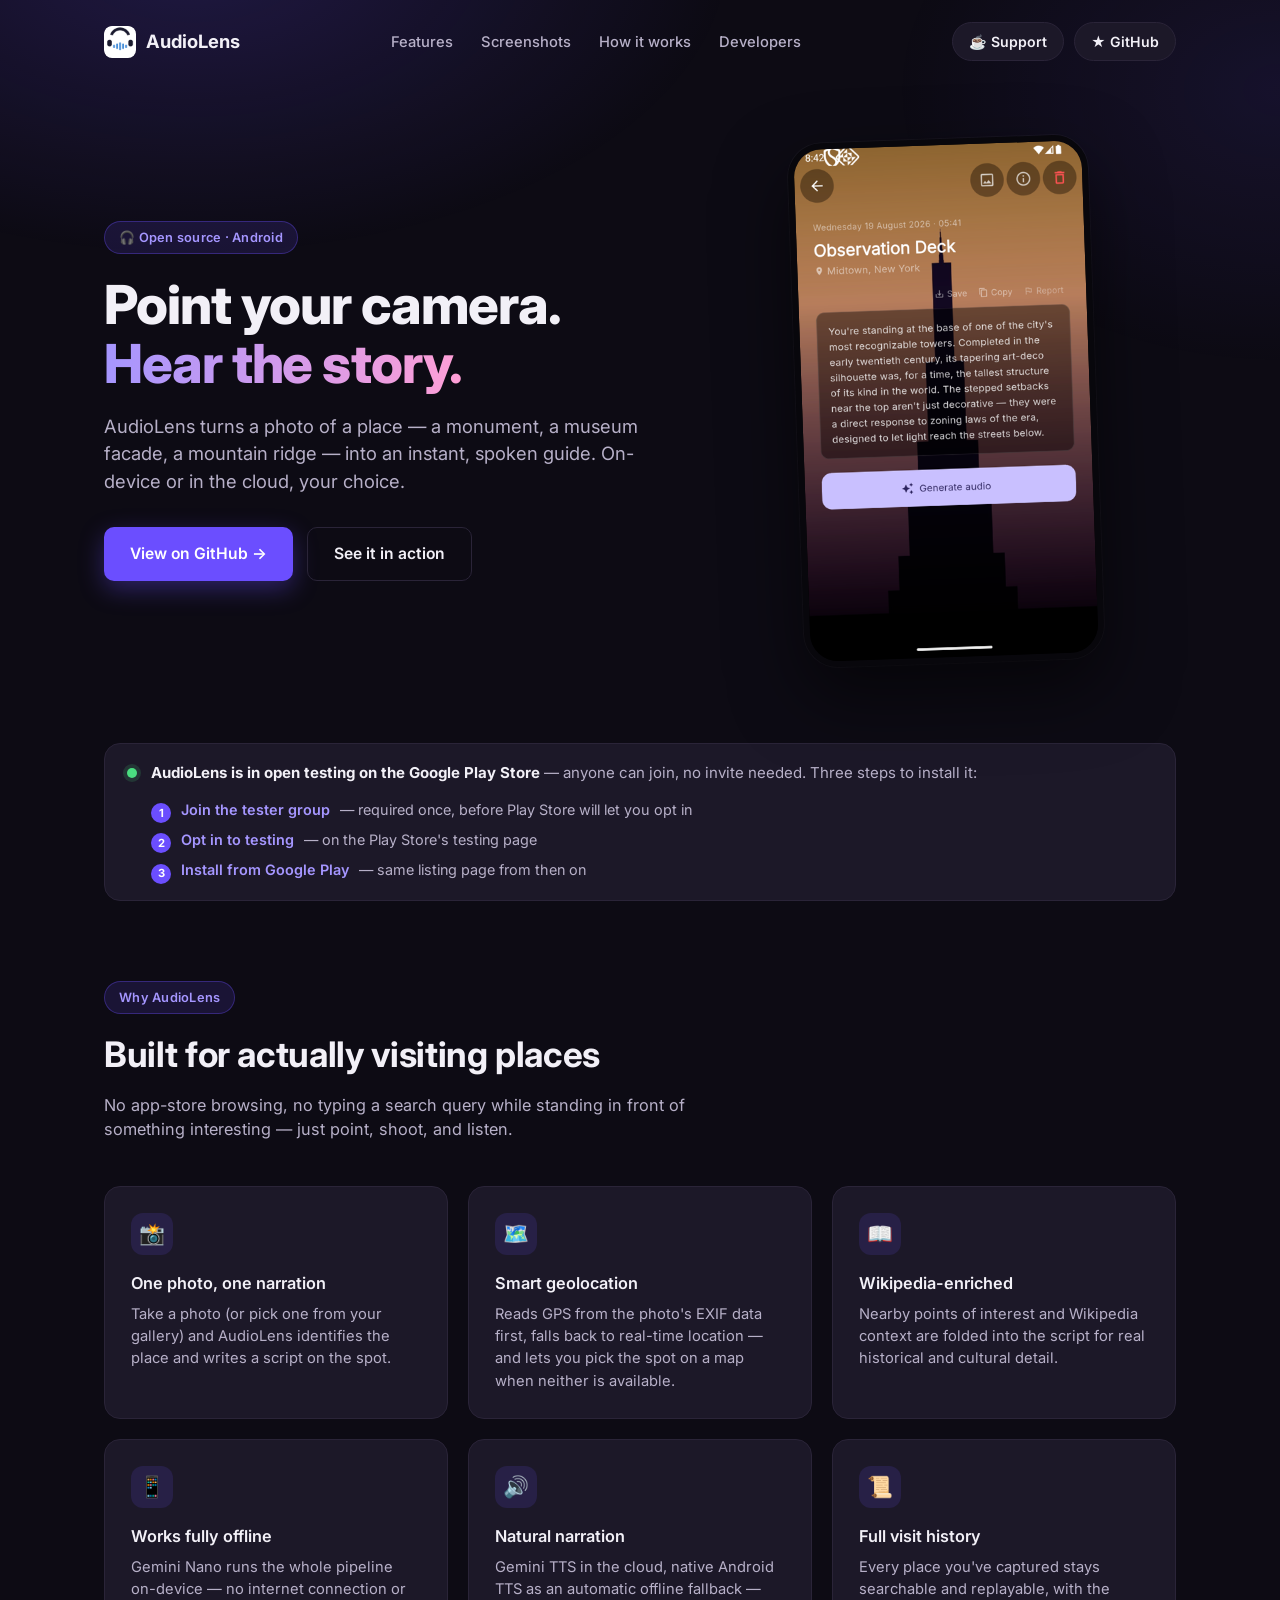
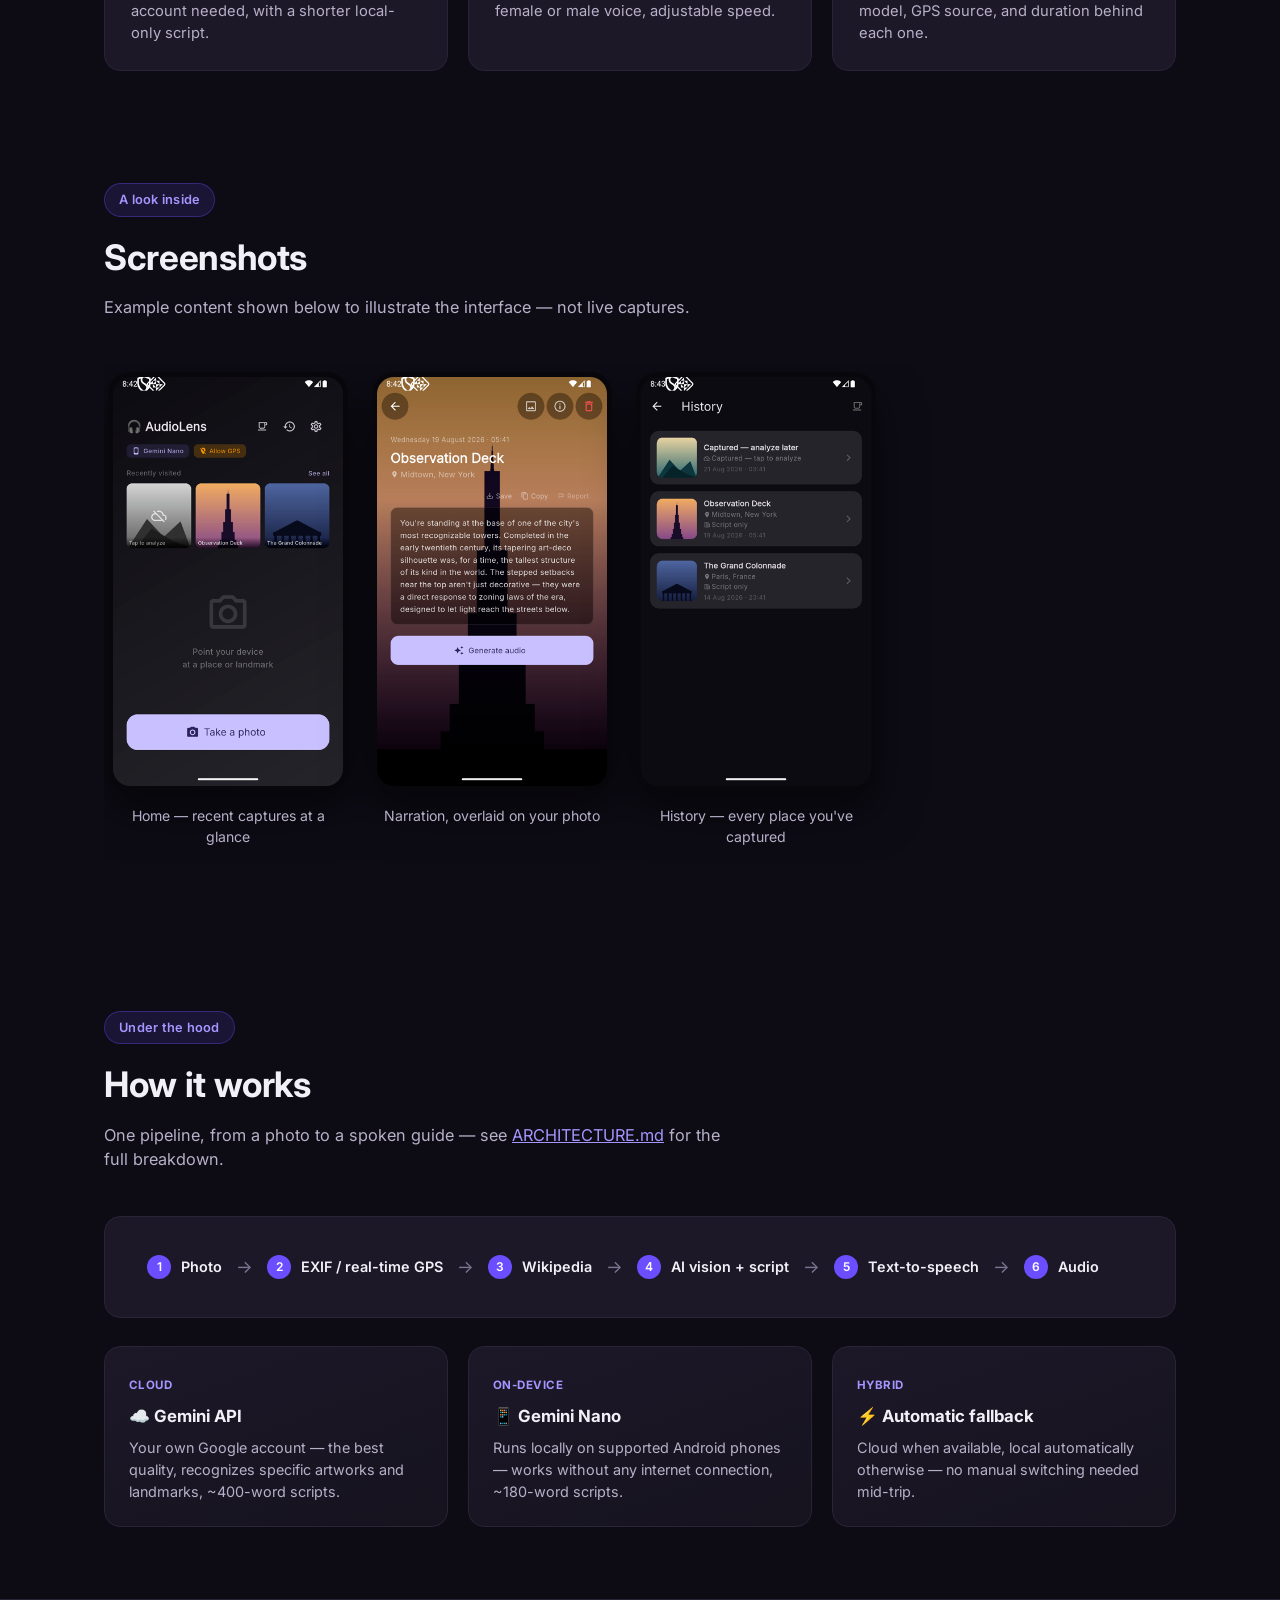
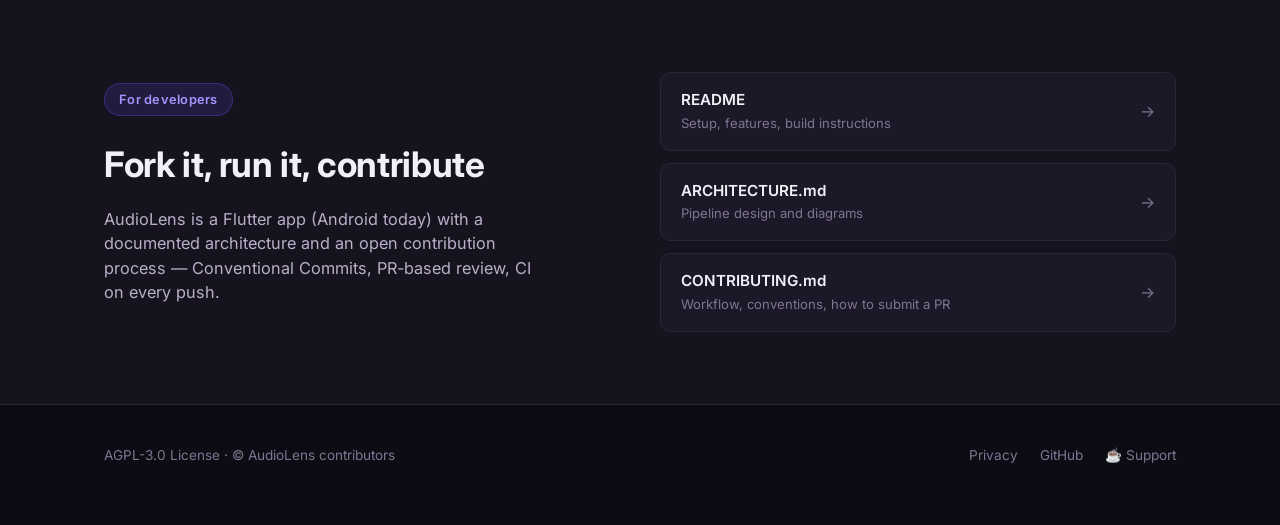
==== commit ee9082bb: "docs(website): promote the open-testing join flow The Play Store listing is now actually installable" ====
--- a/docs/index.html
+++ b/docs/index.html
@@ -216,10 +216,10 @@
   }
   .status .dot {
     width: 10px; height: 10px; border-radius: 50%;
-    background: var(--warn);
+    background: var(--success);
     margin-top: 6px;
     flex-shrink: 0;
-    box-shadow: 0 0 0 4px rgba(240,168,72,0.15);
+    box-shadow: 0 0 0 4px rgba(74,222,128,0.15);
   }
   .status p { margin: 0; color: var(--text-dim); font-size: 0.94rem; }
   .status strong { color: var(--text); }
@@ -234,6 +234,36 @@
     text-decoration: none;
   }
   .status-link:hover { text-decoration: underline; }
+  .status-steps {
+    list-style: none;
+    margin: 14px 0 0;
+    padding: 0;
+    display: flex;
+    flex-direction: column;
+    gap: 8px;
+  }
+  .status-steps li {
+    display: flex;
+    align-items: baseline;
+    gap: 10px;
+    font-size: 0.9rem;
+  }
+  .status-steps .n {
+    flex-shrink: 0;
+    width: 20px; height: 20px;
+    border-radius: 50%;
+    background: var(--accent);
+    color: #fff;
+    font-size: 0.7rem;
+    font-weight: 700;
+    display: inline-flex;
+    align-items: center;
+    justify-content: center;
+    transform: translateY(2px);
+  }
+  .status-steps a { font-weight: 600; color: var(--accent-light); text-decoration: none; }
+  .status-steps a:hover { text-decoration: underline; }
+  .status-steps span.d { color: var(--text-dim); }
 
   /* ---------- Sections ---------- */
   section { padding: 72px 0; }
@@ -471,15 +501,26 @@
     <span class="dot"></span>
     <div>
       <p>
-        <strong>AudioLens is currently in internal testing on the Google Play Store</strong>
-        — the listing isn't public yet, so there's no install link to share.
-        The project is fully open source in the meantime: read the code,
-        follow along, or build it yourself from the
-        <a href="https://github.com/Nohzoh/AudioLens">GitHub repository</a>.
+        <strong>AudioLens is in open testing on the Google Play Store</strong>
+        — anyone can join, no invite needed. Three steps to install it:
       </p>
-      <a class="status-link" href="mailto:thomas.arnaud@gmail.com?subject=AudioLens%20beta%20tester">
-        ✉️ Want to help test it? Get in touch →
-      </a>
+      <ol class="status-steps">
+        <li>
+          <span class="n">1</span>
+          <a href="https://groups.google.com/g/audiolens" target="_blank" rel="noopener">Join the tester group</a>
+          <span class="d">— required once, before Play Store will let you opt in</span>
+        </li>
+        <li>
+          <span class="n">2</span>
+          <a href="https://play.google.com/apps/testing/io.nohzoh.audiolens" target="_blank" rel="noopener">Opt in to testing</a>
+          <span class="d">— on the Play Store's testing page</span>
+        </li>
+        <li>
+          <span class="n">3</span>
+          <a href="https://play.google.com/store/apps/details?id=io.nohzoh.audiolens" target="_blank" rel="noopener">Install from Google Play</a>
+          <span class="d">— same listing page from then on</span>
+        </li>
+      </ol>
     </div>
   </div>
 </div>
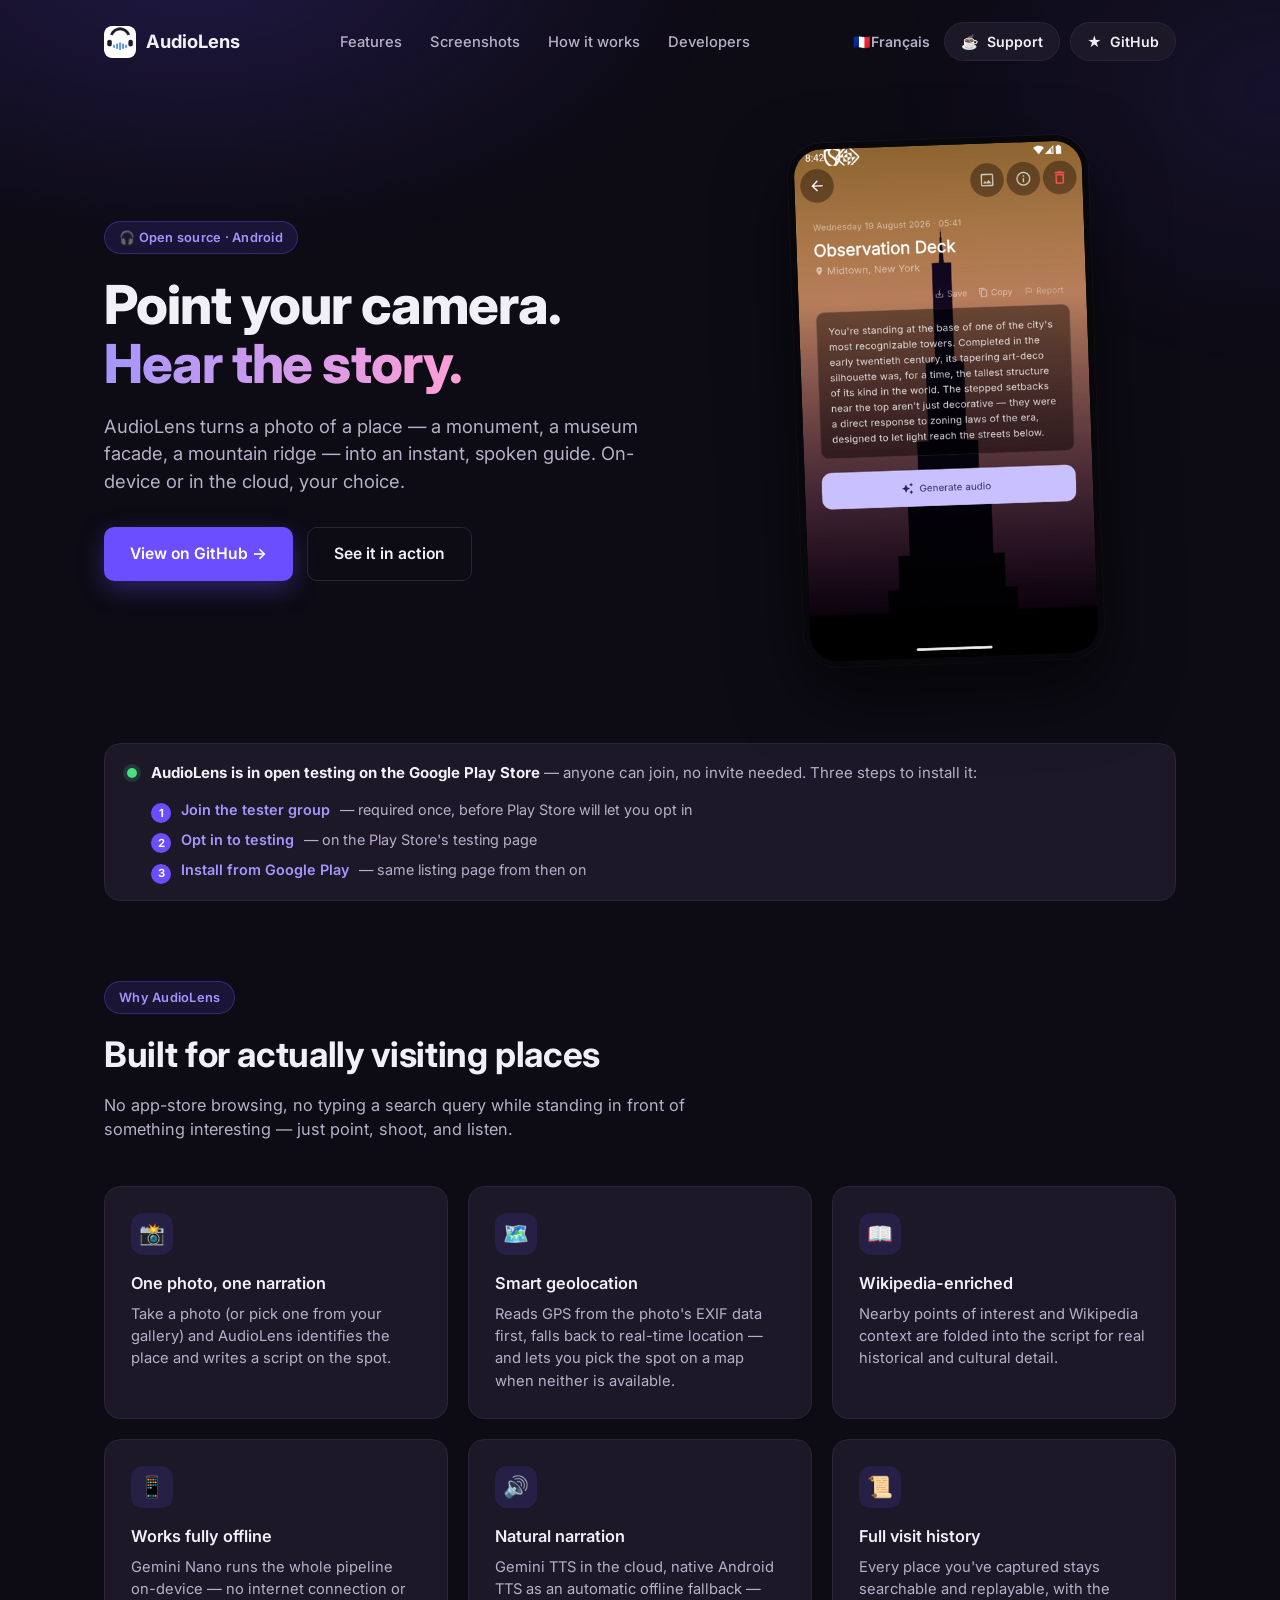
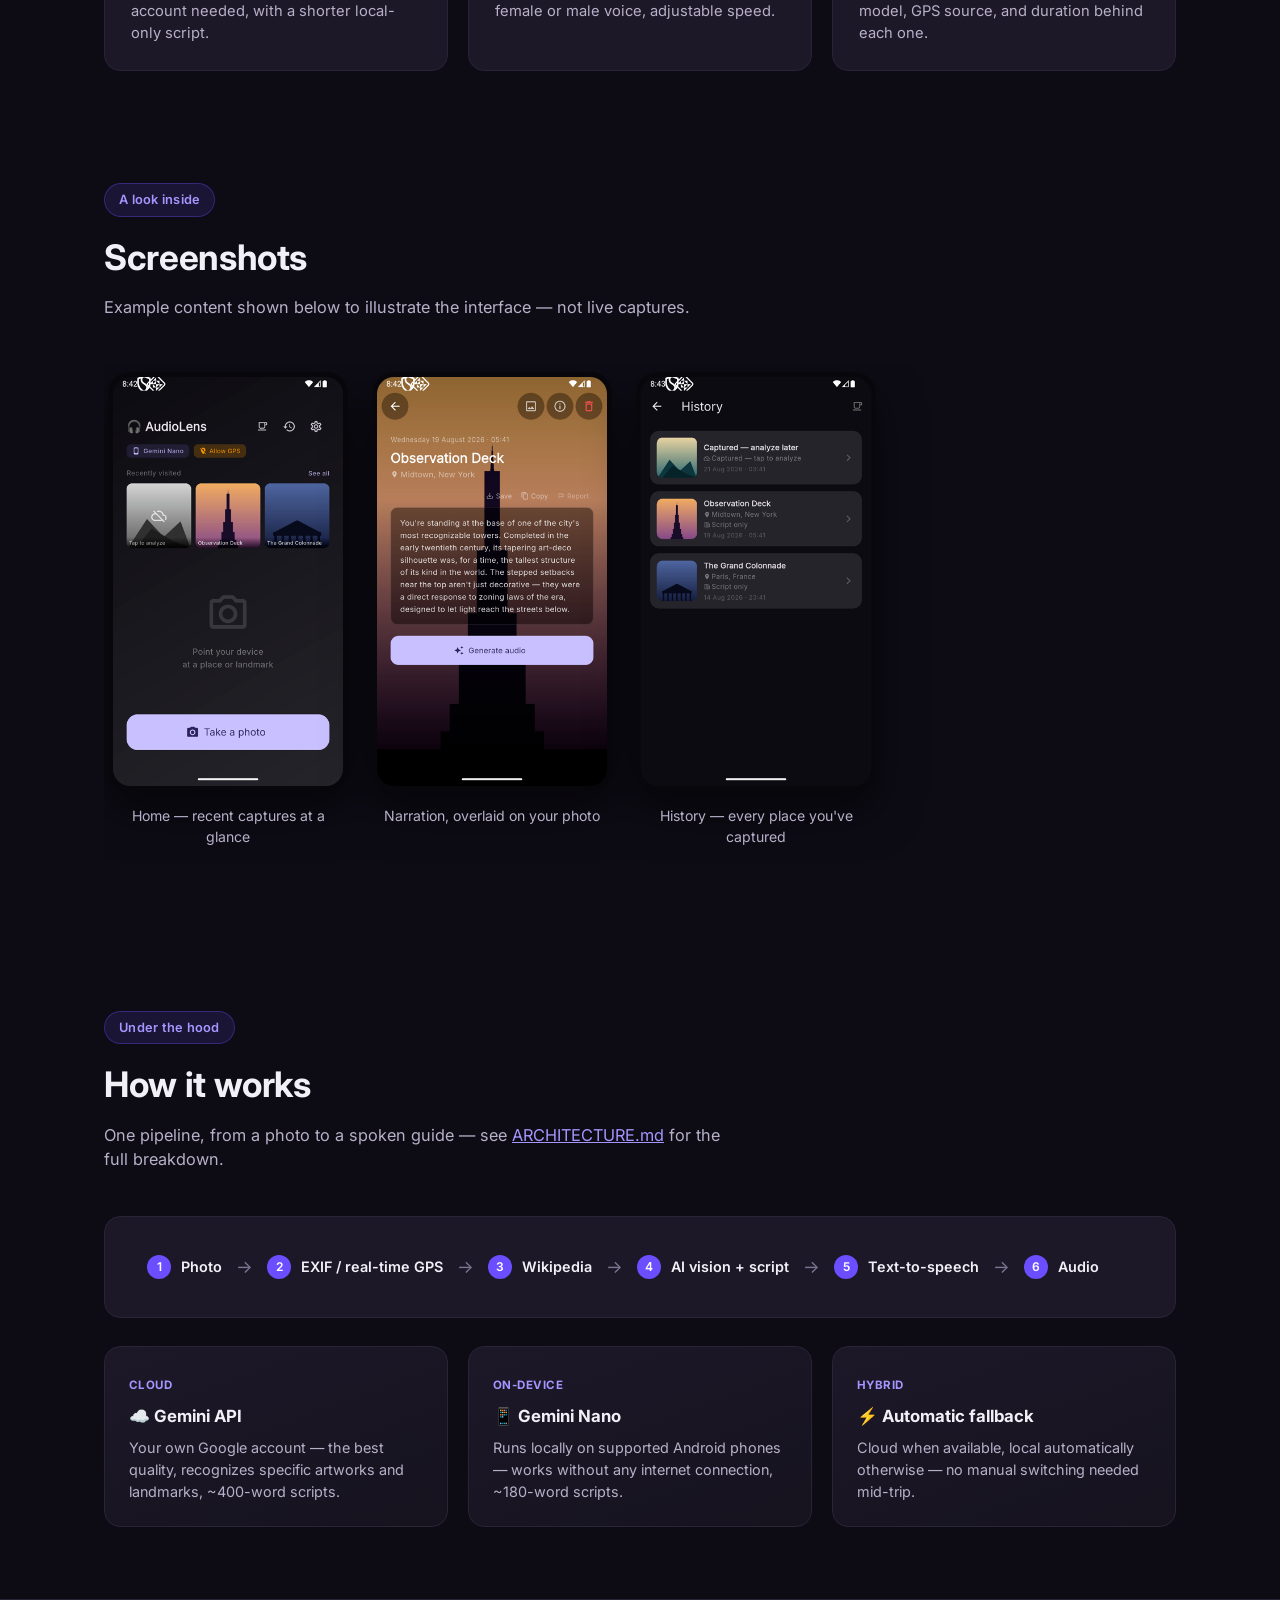
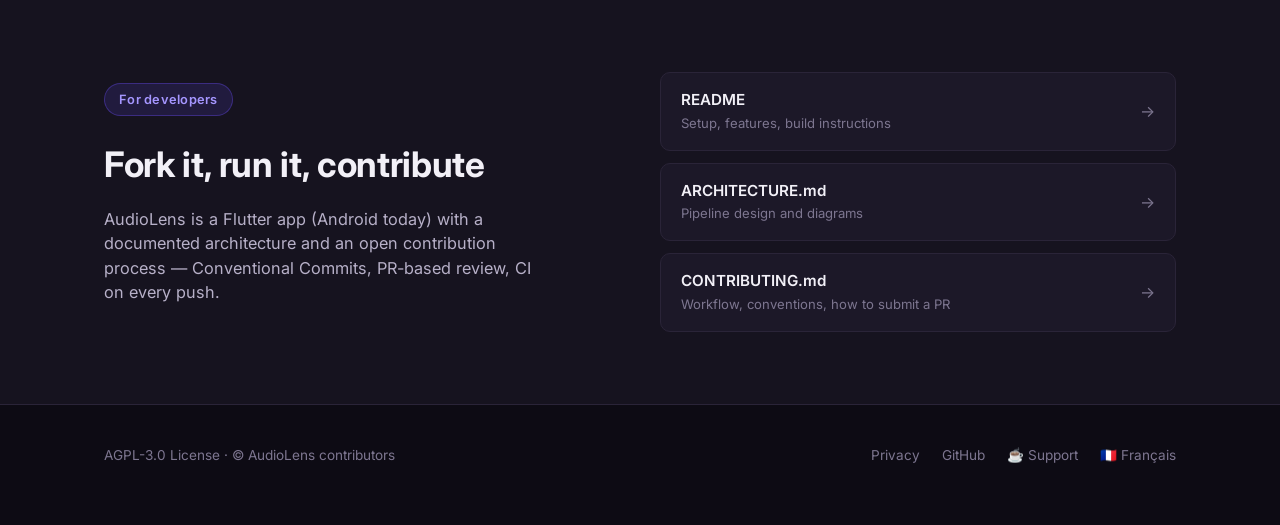
==== commit 4befee0a: "fix(site): collapse header CTAs to icons on mobile Below the nav breakpoint the three header CTAs (l" ====
--- a/docs/index.html
+++ b/docs/index.html
@@ -2,450 +2,32 @@
 <html lang="en">
 <head>
 <meta charset="UTF-8">
+<script>
+  // Redirect to the French page on first visit from a French-language
+  // browser, unless the user already made an explicit choice (recorded
+  // by the language-switch links below) — never overrides that choice.
+  (function () {
+    var pref = localStorage.getItem('audiolens-lang');
+    if (pref === 'fr') {
+      location.replace('fr/');
+      return;
+    }
+    if (!pref && (navigator.language || '').toLowerCase().indexOf('fr') === 0) {
+      location.replace('fr/');
+    }
+  })();
+</script>
 <title>AudioLens — AI audio guide for any place</title>
 <meta name="description" content="Take a photo of a place and get an instant AI-narrated audio guide. Open source, Android, cloud or fully on-device.">
 <meta name="viewport" content="width=device-width, initial-scale=1">
 <link rel="icon" href="assets/icon.png">
+<link rel="alternate" hreflang="en" href="https://nohzoh.github.io/AudioLens/">
+<link rel="alternate" hreflang="fr" href="https://nohzoh.github.io/AudioLens/fr/">
+<link rel="alternate" hreflang="x-default" href="https://nohzoh.github.io/AudioLens/">
 <link rel="preconnect" href="https://fonts.googleapis.com">
 <link rel="preconnect" href="https://fonts.gstatic.com" crossorigin>
 <link href="https://fonts.googleapis.com/css2?family=Inter:wght@400;500;600;700;800&display=swap" rel="stylesheet">
-<style>
-  :root {
-    --bg: #0d0b14;
-    --bg-elevated: #16131f;
-    --bg-card: #1c1828;
-    --border: #2a2438;
-    --text: #f2f0f7;
-    --text-dim: #b7b0c8;
-    --text-faint: #7d7690;
-    --accent: #6b4eff;
-    --accent-light: #a596ff;
-    --accent-bg: rgba(107, 78, 255, 0.14);
-    --success: #4ade80;
-    --warn: #f0a848;
-    --radius-lg: 24px;
-    --radius-md: 16px;
-    --radius-sm: 10px;
-    --max-width: 1120px;
-    color-scheme: dark;
-  }
-
-  * { box-sizing: border-box; }
-
-  html { scroll-behavior: smooth; }
-
-  body {
-    margin: 0;
-    background: var(--bg);
-    color: var(--text);
-    font-family: 'Inter', -apple-system, BlinkMacSystemFont, 'Segoe UI', sans-serif;
-    line-height: 1.5;
-    -webkit-font-smoothing: antialiased;
-  }
-
-  body::before {
-    content: '';
-    position: fixed;
-    inset: 0;
-    z-index: -1;
-    background:
-      radial-gradient(ellipse 900px 500px at 15% -5%, rgba(107,78,255,0.20), transparent 60%),
-      radial-gradient(ellipse 700px 500px at 100% 10%, rgba(107,78,255,0.10), transparent 55%);
-  }
-
-  .wrap {
-    max-width: var(--max-width);
-    margin: 0 auto;
-    padding: 0 24px;
-  }
-
-  a { color: var(--accent-light); }
-
-  /* ---------- Header ---------- */
-  header.site {
-    padding: 22px 0;
-  }
-  header.site .wrap {
-    display: flex;
-    align-items: center;
-    justify-content: space-between;
-    gap: 16px;
-  }
-  .brand {
-    display: flex;
-    align-items: center;
-    gap: 10px;
-    font-weight: 700;
-    font-size: 1.15rem;
-    text-decoration: none;
-    color: var(--text);
-  }
-  .brand img { width: 32px; height: 32px; border-radius: 8px; }
-  nav.site-links {
-    display: flex;
-    gap: 28px;
-    font-size: 0.92rem;
-    font-weight: 500;
-  }
-  nav.site-links a { color: var(--text-dim); text-decoration: none; }
-  nav.site-links a:hover { color: var(--text); }
-  .btn-github {
-    display: inline-flex;
-    align-items: center;
-    gap: 8px;
-    background: var(--bg-card);
-    border: 1px solid var(--border);
-    color: var(--text) !important;
-    padding: 8px 16px;
-    border-radius: 999px;
-    text-decoration: none;
-    font-size: 0.88rem;
-    font-weight: 600;
-  }
-  .btn-github:hover { border-color: var(--accent); }
-  .btn-kofi {
-    display: inline-flex;
-    align-items: center;
-    gap: 8px;
-    background: var(--bg-card);
-    border: 1px solid var(--border);
-    color: var(--text) !important;
-    padding: 8px 16px;
-    border-radius: 999px;
-    text-decoration: none;
-    font-size: 0.88rem;
-    font-weight: 600;
-  }
-  .btn-kofi:hover { border-color: var(--accent); }
-  .header-ctas { display: flex; align-items: center; gap: 10px; }
-
-  /* ---------- Hero ---------- */
-  .hero {
-    padding: 56px 0 80px;
-  }
-  .hero .wrap {
-    display: grid;
-    grid-template-columns: 1.1fr 0.9fr;
-    gap: 48px;
-    align-items: center;
-  }
-  .eyebrow {
-    display: inline-flex;
-    align-items: center;
-    gap: 8px;
-    background: var(--accent-bg);
-    color: var(--accent-light);
-    border: 1px solid rgba(107,78,255,0.35);
-    padding: 6px 14px;
-    border-radius: 999px;
-    font-size: 0.8rem;
-    font-weight: 600;
-    letter-spacing: 0.02em;
-    margin-bottom: 22px;
-  }
-  h1 {
-    font-size: clamp(2.2rem, 4.2vw, 3.4rem);
-    line-height: 1.08;
-    letter-spacing: -0.02em;
-    margin: 0 0 20px;
-    font-weight: 800;
-  }
-  h1 .grad {
-    background: linear-gradient(90deg, var(--accent-light), #ff9fd6);
-    -webkit-background-clip: text;
-    background-clip: text;
-    color: transparent;
-  }
-  .lede {
-    font-size: 1.15rem;
-    color: var(--text-dim);
-    max-width: 46ch;
-    margin: 0 0 32px;
-  }
-  .cta-row { display: flex; gap: 14px; flex-wrap: wrap; }
-  .btn-primary {
-    background: var(--accent);
-    color: #fff;
-    text-decoration: none;
-    padding: 14px 26px;
-    border-radius: var(--radius-sm);
-    font-weight: 600;
-    font-size: 0.98rem;
-    display: inline-flex;
-    align-items: center;
-    gap: 8px;
-    box-shadow: 0 8px 24px rgba(107,78,255,0.35);
-  }
-  .btn-secondary {
-    background: transparent;
-    color: var(--text);
-    text-decoration: none;
-    padding: 14px 26px;
-    border-radius: var(--radius-sm);
-    font-weight: 600;
-    font-size: 0.98rem;
-    border: 1px solid var(--border);
-  }
-
-  .hero-shot {
-    position: relative;
-    display: flex;
-    justify-content: center;
-  }
-  .phone {
-    width: min(300px, 78vw);
-    border-radius: 34px;
-    border: 6px solid #08070c;
-    box-shadow: 0 30px 70px rgba(0,0,0,0.55), 0 0 0 1px rgba(255,255,255,0.04);
-    overflow: hidden;
-    transform: rotate(-2deg);
-    background: #000;
-  }
-  .phone img { width: 100%; display: block; }
-
-  /* ---------- Status callout ---------- */
-  .status {
-    background: var(--bg-card);
-    border: 1px solid var(--border);
-    border-radius: var(--radius-md);
-    padding: 18px 22px;
-    display: flex;
-    align-items: flex-start;
-    gap: 14px;
-    margin: 0 0 8px;
-  }
-  .status .dot {
-    width: 10px; height: 10px; border-radius: 50%;
-    background: var(--success);
-    margin-top: 6px;
-    flex-shrink: 0;
-    box-shadow: 0 0 0 4px rgba(74,222,128,0.15);
-  }
-  .status p { margin: 0; color: var(--text-dim); font-size: 0.94rem; }
-  .status strong { color: var(--text); }
-  .status-link {
-    display: inline-flex;
-    align-items: center;
-    gap: 6px;
-    margin-top: 12px;
-    font-size: 0.9rem;
-    font-weight: 600;
-    color: var(--accent-light) !important;
-    text-decoration: none;
-  }
-  .status-link:hover { text-decoration: underline; }
-  .status-steps {
-    list-style: none;
-    margin: 14px 0 0;
-    padding: 0;
-    display: flex;
-    flex-direction: column;
-    gap: 8px;
-  }
-  .status-steps li {
-    display: flex;
-    align-items: baseline;
-    gap: 10px;
-    font-size: 0.9rem;
-  }
-  .status-steps .n {
-    flex-shrink: 0;
-    width: 20px; height: 20px;
-    border-radius: 50%;
-    background: var(--accent);
-    color: #fff;
-    font-size: 0.7rem;
-    font-weight: 700;
-    display: inline-flex;
-    align-items: center;
-    justify-content: center;
-    transform: translateY(2px);
-  }
-  .status-steps a { font-weight: 600; color: var(--accent-light); text-decoration: none; }
-  .status-steps a:hover { text-decoration: underline; }
-  .status-steps span.d { color: var(--text-dim); }
-
-  /* ---------- Sections ---------- */
-  section { padding: 72px 0; }
-  section.tight { padding: 40px 0 72px; }
-  .section-head { max-width: 640px; margin: 0 0 44px; }
-  .section-head .eyebrow { margin-bottom: 14px; }
-  h2 {
-    font-size: clamp(1.6rem, 3vw, 2.2rem);
-    letter-spacing: -0.01em;
-    margin: 0 0 12px;
-    font-weight: 700;
-  }
-  .section-head p { color: var(--text-dim); font-size: 1.02rem; margin: 0; }
-
-  /* ---------- Features ---------- */
-  .features {
-    display: grid;
-    grid-template-columns: repeat(3, 1fr);
-    gap: 20px;
-  }
-  .feature {
-    background: var(--bg-card);
-    border: 1px solid var(--border);
-    border-radius: var(--radius-md);
-    padding: 26px;
-  }
-  .feature .icon {
-    width: 42px; height: 42px;
-    border-radius: 12px;
-    background: var(--accent-bg);
-    display: flex; align-items: center; justify-content: center;
-    font-size: 1.3rem;
-    margin-bottom: 16px;
-  }
-  .feature h3 { margin: 0 0 8px; font-size: 1.02rem; font-weight: 600; }
-  .feature p { margin: 0; color: var(--text-dim); font-size: 0.92rem; }
-
-  /* ---------- Screenshot showcase ---------- */
-  .showcase {
-    display: flex;
-    gap: 24px;
-    overflow-x: auto;
-    padding: 8px 4px 20px;
-    scroll-snap-type: x proximity;
-  }
-  .showcase figure {
-    margin: 0;
-    flex: 0 0 auto;
-    scroll-snap-align: start;
-    width: 240px;
-  }
-  .showcase .frame {
-    border-radius: 22px;
-    border: 5px solid #08070c;
-    overflow: hidden;
-    box-shadow: 0 20px 45px rgba(0,0,0,0.5);
-  }
-  .showcase img { width: 100%; display: block; }
-  .showcase figcaption {
-    margin-top: 14px;
-    font-size: 0.88rem;
-    color: var(--text-dim);
-    text-align: center;
-  }
-
-  /* ---------- Pipeline ---------- */
-  .pipeline {
-    display: flex;
-    flex-wrap: wrap;
-    gap: 0;
-    background: var(--bg-card);
-    border: 1px solid var(--border);
-    border-radius: var(--radius-md);
-    padding: 28px;
-  }
-  .pipe-step {
-    display: flex;
-    align-items: center;
-    gap: 10px;
-    padding: 10px 14px;
-    font-size: 0.9rem;
-    font-weight: 600;
-    color: var(--text);
-  }
-  .pipe-step .n {
-    width: 24px; height: 24px;
-    border-radius: 50%;
-    background: var(--accent);
-    color: #fff;
-    font-size: 0.75rem;
-    display: flex; align-items: center; justify-content: center;
-    flex-shrink: 0;
-  }
-  .pipe-arrow { color: var(--text-faint); font-size: 1.1rem; align-self: center; }
-
-  /* ---------- Modes ---------- */
-  .modes {
-    display: grid;
-    grid-template-columns: repeat(3, 1fr);
-    gap: 20px;
-  }
-  .mode-card {
-    border: 1px solid var(--border);
-    border-radius: var(--radius-md);
-    padding: 24px;
-    background: linear-gradient(160deg, var(--bg-card), var(--bg-elevated));
-  }
-  .mode-card .tag {
-    display: inline-block;
-    font-size: 0.72rem;
-    font-weight: 700;
-    letter-spacing: 0.04em;
-    text-transform: uppercase;
-    color: var(--accent-light);
-    margin-bottom: 10px;
-  }
-  .mode-card h3 { margin: 0 0 8px; font-size: 1.05rem; }
-  .mode-card p { margin: 0; color: var(--text-dim); font-size: 0.9rem; }
-
-  /* ---------- Developer callout ---------- */
-  .dev-section {
-    background: var(--bg-elevated);
-    border-top: 1px solid var(--border);
-    border-bottom: 1px solid var(--border);
-  }
-  .dev-grid {
-    display: grid;
-    grid-template-columns: 1fr 1fr;
-    gap: 40px;
-    align-items: center;
-  }
-  .dev-links {
-    display: flex;
-    flex-direction: column;
-    gap: 12px;
-  }
-  .dev-link {
-    display: flex;
-    align-items: center;
-    justify-content: space-between;
-    background: var(--bg-card);
-    border: 1px solid var(--border);
-    border-radius: var(--radius-sm);
-    padding: 16px 20px;
-    text-decoration: none;
-    color: var(--text);
-  }
-  .dev-link:hover { border-color: var(--accent); }
-  .dev-link .t { font-weight: 600; font-size: 0.95rem; }
-  .dev-link .d { color: var(--text-faint); font-size: 0.82rem; margin-top: 2px; }
-  .dev-link .arrow { color: var(--text-faint); }
-
-  /* ---------- Footer ---------- */
-  footer {
-    padding: 40px 0 60px;
-  }
-  footer .wrap {
-    display: flex;
-    justify-content: space-between;
-    align-items: center;
-    flex-wrap: wrap;
-    gap: 16px;
-    color: var(--text-faint);
-    font-size: 0.85rem;
-  }
-  footer nav { display: flex; gap: 22px; }
-  footer a { color: var(--text-faint); text-decoration: none; }
-  footer a:hover { color: var(--text-dim); }
-
-  @media (max-width: 860px) {
-    .hero .wrap { grid-template-columns: 1fr; }
-    .hero-shot { order: -1; }
-    .features { grid-template-columns: 1fr 1fr; }
-    .modes { grid-template-columns: 1fr; }
-    .dev-grid { grid-template-columns: 1fr; }
-    nav.site-links { display: none; }
-  }
-  @media (max-width: 520px) {
-    .features { grid-template-columns: 1fr; }
-    .phone { transform: none; }
-  }
-</style>
+<link rel="stylesheet" href="assets/style.css">
 </head>
 <body>
 
@@ -462,12 +44,9 @@
       <a href="#developers">Developers</a>
     </nav>
     <div class="header-ctas">
-      <a class="btn-kofi" href="https://ko-fi.com/tarnaud" target="_blank" rel="noopener">
-        ☕ Support
-      </a>
-      <a class="btn-github" href="https://github.com/Nohzoh/AudioLens">
-        ★ GitHub
-      </a>
+      <a class="lang-switch" href="fr/" onclick="localStorage.setItem('audiolens-lang','fr')" hreflang="fr">🇫🇷<span class="cta-label"> Français</span></a>
+      <a class="btn-kofi" href="https://ko-fi.com/tarnaud" target="_blank" rel="noopener">☕<span class="cta-label"> Support</span></a>
+      <a class="btn-github" href="https://github.com/Nohzoh/AudioLens">★<span class="cta-label"> GitHub</span></a>
     </div>
   </div>
 </header>
@@ -672,6 +251,7 @@
       <a href="https://github.com/Nohzoh/AudioLens/blob/main/PRIVACY.md">Privacy</a>
       <a href="https://github.com/Nohzoh/AudioLens">GitHub</a>
       <a href="https://ko-fi.com/tarnaud" target="_blank" rel="noopener">☕ Support</a>
+      <a href="fr/" onclick="localStorage.setItem('audiolens-lang','fr')" hreflang="fr">🇫🇷 Français</a>
     </nav>
   </div>
 </footer>
--- a/docs/assets/style.css
+++ b/docs/assets/style.css
@@ -0,0 +1,469 @@
+:root {
+  --bg: #0d0b14;
+  --bg-elevated: #16131f;
+  --bg-card: #1c1828;
+  --border: #2a2438;
+  --text: #f2f0f7;
+  --text-dim: #b7b0c8;
+  --text-faint: #7d7690;
+  --accent: #6b4eff;
+  --accent-light: #a596ff;
+  --accent-bg: rgba(107, 78, 255, 0.14);
+  --success: #4ade80;
+  --warn: #f0a848;
+  --radius-lg: 24px;
+  --radius-md: 16px;
+  --radius-sm: 10px;
+  --max-width: 1120px;
+  color-scheme: dark;
+}
+
+* { box-sizing: border-box; }
+
+html { scroll-behavior: smooth; }
+
+body {
+  margin: 0;
+  background: var(--bg);
+  color: var(--text);
+  font-family: 'Inter', -apple-system, BlinkMacSystemFont, 'Segoe UI', sans-serif;
+  line-height: 1.5;
+  -webkit-font-smoothing: antialiased;
+}
+
+body::before {
+  content: '';
+  position: fixed;
+  inset: 0;
+  z-index: -1;
+  background:
+    radial-gradient(ellipse 900px 500px at 15% -5%, rgba(107,78,255,0.20), transparent 60%),
+    radial-gradient(ellipse 700px 500px at 100% 10%, rgba(107,78,255,0.10), transparent 55%);
+}
+
+.wrap {
+  max-width: var(--max-width);
+  margin: 0 auto;
+  padding: 0 24px;
+}
+
+a { color: var(--accent-light); }
+
+/* ---------- Header ---------- */
+header.site {
+  padding: 22px 0;
+}
+header.site .wrap {
+  display: flex;
+  align-items: center;
+  justify-content: space-between;
+  gap: 16px;
+}
+.brand {
+  display: flex;
+  align-items: center;
+  gap: 10px;
+  font-weight: 700;
+  font-size: 1.15rem;
+  text-decoration: none;
+  color: var(--text);
+}
+.brand img { width: 32px; height: 32px; border-radius: 8px; }
+nav.site-links {
+  display: flex;
+  gap: 28px;
+  font-size: 0.92rem;
+  font-weight: 500;
+}
+nav.site-links a { color: var(--text-dim); text-decoration: none; }
+nav.site-links a:hover { color: var(--text); }
+.btn-github {
+  display: inline-flex;
+  align-items: center;
+  gap: 8px;
+  background: var(--bg-card);
+  border: 1px solid var(--border);
+  color: var(--text) !important;
+  padding: 8px 16px;
+  border-radius: 999px;
+  text-decoration: none;
+  font-size: 0.88rem;
+  font-weight: 600;
+}
+.btn-github:hover { border-color: var(--accent); }
+.btn-kofi {
+  display: inline-flex;
+  align-items: center;
+  gap: 8px;
+  background: var(--bg-card);
+  border: 1px solid var(--border);
+  color: var(--text) !important;
+  padding: 8px 16px;
+  border-radius: 999px;
+  text-decoration: none;
+  font-size: 0.88rem;
+  font-weight: 600;
+}
+.btn-kofi:hover { border-color: var(--accent); }
+.header-ctas { display: flex; align-items: center; gap: 10px; }
+.lang-switch {
+  display: inline-flex;
+  align-items: center;
+  color: var(--text-dim) !important;
+  text-decoration: none;
+  font-size: 0.88rem;
+  font-weight: 600;
+  padding: 8px 4px;
+}
+.lang-switch:hover { color: var(--text) !important; }
+
+/* ---------- Hero ---------- */
+.hero {
+  padding: 56px 0 80px;
+}
+.hero .wrap {
+  display: grid;
+  grid-template-columns: 1.1fr 0.9fr;
+  gap: 48px;
+  align-items: center;
+}
+.eyebrow {
+  display: inline-flex;
+  align-items: center;
+  gap: 8px;
+  background: var(--accent-bg);
+  color: var(--accent-light);
+  border: 1px solid rgba(107,78,255,0.35);
+  padding: 6px 14px;
+  border-radius: 999px;
+  font-size: 0.8rem;
+  font-weight: 600;
+  letter-spacing: 0.02em;
+  margin-bottom: 22px;
+}
+h1 {
+  font-size: clamp(2.2rem, 4.2vw, 3.4rem);
+  line-height: 1.08;
+  letter-spacing: -0.02em;
+  margin: 0 0 20px;
+  font-weight: 800;
+}
+h1 .grad {
+  background: linear-gradient(90deg, var(--accent-light), #ff9fd6);
+  -webkit-background-clip: text;
+  background-clip: text;
+  color: transparent;
+}
+.lede {
+  font-size: 1.15rem;
+  color: var(--text-dim);
+  max-width: 46ch;
+  margin: 0 0 32px;
+}
+.cta-row { display: flex; gap: 14px; flex-wrap: wrap; }
+.btn-primary {
+  background: var(--accent);
+  color: #fff;
+  text-decoration: none;
+  padding: 14px 26px;
+  border-radius: var(--radius-sm);
+  font-weight: 600;
+  font-size: 0.98rem;
+  display: inline-flex;
+  align-items: center;
+  gap: 8px;
+  box-shadow: 0 8px 24px rgba(107,78,255,0.35);
+}
+.btn-secondary {
+  background: transparent;
+  color: var(--text);
+  text-decoration: none;
+  padding: 14px 26px;
+  border-radius: var(--radius-sm);
+  font-weight: 600;
+  font-size: 0.98rem;
+  border: 1px solid var(--border);
+}
+
+.hero-shot {
+  position: relative;
+  display: flex;
+  justify-content: center;
+}
+.phone {
+  width: min(300px, 78vw);
+  border-radius: 34px;
+  border: 6px solid #08070c;
+  box-shadow: 0 30px 70px rgba(0,0,0,0.55), 0 0 0 1px rgba(255,255,255,0.04);
+  overflow: hidden;
+  transform: rotate(-2deg);
+  background: #000;
+}
+.phone img { width: 100%; display: block; }
+
+/* ---------- Status callout ---------- */
+.status {
+  background: var(--bg-card);
+  border: 1px solid var(--border);
+  border-radius: var(--radius-md);
+  padding: 18px 22px;
+  display: flex;
+  align-items: flex-start;
+  gap: 14px;
+  margin: 0 0 8px;
+}
+.status .dot {
+  width: 10px; height: 10px; border-radius: 50%;
+  background: var(--success);
+  margin-top: 6px;
+  flex-shrink: 0;
+  box-shadow: 0 0 0 4px rgba(74,222,128,0.15);
+}
+.status p { margin: 0; color: var(--text-dim); font-size: 0.94rem; }
+.status strong { color: var(--text); }
+.status-link {
+  display: inline-flex;
+  align-items: center;
+  gap: 6px;
+  margin-top: 12px;
+  font-size: 0.9rem;
+  font-weight: 600;
+  color: var(--accent-light) !important;
+  text-decoration: none;
+}
+.status-link:hover { text-decoration: underline; }
+.status-steps {
+  list-style: none;
+  margin: 14px 0 0;
+  padding: 0;
+  display: flex;
+  flex-direction: column;
+  gap: 8px;
+}
+.status-steps li {
+  display: flex;
+  align-items: baseline;
+  gap: 10px;
+  font-size: 0.9rem;
+}
+.status-steps .n {
+  flex-shrink: 0;
+  width: 20px; height: 20px;
+  border-radius: 50%;
+  background: var(--accent);
+  color: #fff;
+  font-size: 0.7rem;
+  font-weight: 700;
+  display: inline-flex;
+  align-items: center;
+  justify-content: center;
+  transform: translateY(2px);
+}
+.status-steps a { font-weight: 600; color: var(--accent-light); text-decoration: none; }
+.status-steps a:hover { text-decoration: underline; }
+.status-steps span.d { color: var(--text-dim); }
+
+/* ---------- Sections ---------- */
+section { padding: 72px 0; }
+section.tight { padding: 40px 0 72px; }
+.section-head { max-width: 640px; margin: 0 0 44px; }
+.section-head .eyebrow { margin-bottom: 14px; }
+h2 {
+  font-size: clamp(1.6rem, 3vw, 2.2rem);
+  letter-spacing: -0.01em;
+  margin: 0 0 12px;
+  font-weight: 700;
+}
+.section-head p { color: var(--text-dim); font-size: 1.02rem; margin: 0; }
+
+/* ---------- Features ---------- */
+.features {
+  display: grid;
+  grid-template-columns: repeat(3, 1fr);
+  gap: 20px;
+}
+.feature {
+  background: var(--bg-card);
+  border: 1px solid var(--border);
+  border-radius: var(--radius-md);
+  padding: 26px;
+}
+.feature .icon {
+  width: 42px; height: 42px;
+  border-radius: 12px;
+  background: var(--accent-bg);
+  display: flex; align-items: center; justify-content: center;
+  font-size: 1.3rem;
+  margin-bottom: 16px;
+}
+.feature h3 { margin: 0 0 8px; font-size: 1.02rem; font-weight: 600; }
+.feature p { margin: 0; color: var(--text-dim); font-size: 0.92rem; }
+
+/* ---------- Screenshot showcase ---------- */
+.showcase {
+  display: flex;
+  gap: 24px;
+  overflow-x: auto;
+  padding: 8px 4px 20px;
+  scroll-snap-type: x proximity;
+}
+.showcase figure {
+  margin: 0;
+  flex: 0 0 auto;
+  scroll-snap-align: start;
+  width: 240px;
+}
+.showcase .frame {
+  border-radius: 22px;
+  border: 5px solid #08070c;
+  overflow: hidden;
+  box-shadow: 0 20px 45px rgba(0,0,0,0.5);
+}
+.showcase img { width: 100%; display: block; }
+.showcase figcaption {
+  margin-top: 14px;
+  font-size: 0.88rem;
+  color: var(--text-dim);
+  text-align: center;
+}
+
+/* ---------- Pipeline ---------- */
+.pipeline {
+  display: flex;
+  flex-wrap: wrap;
+  gap: 0;
+  background: var(--bg-card);
+  border: 1px solid var(--border);
+  border-radius: var(--radius-md);
+  padding: 28px;
+}
+.pipe-step {
+  display: flex;
+  align-items: center;
+  gap: 10px;
+  padding: 10px 14px;
+  font-size: 0.9rem;
+  font-weight: 600;
+  color: var(--text);
+}
+.pipe-step .n {
+  width: 24px; height: 24px;
+  border-radius: 50%;
+  background: var(--accent);
+  color: #fff;
+  font-size: 0.75rem;
+  display: flex; align-items: center; justify-content: center;
+  flex-shrink: 0;
+}
+.pipe-arrow { color: var(--text-faint); font-size: 1.1rem; align-self: center; }
+
+/* ---------- Modes ---------- */
+.modes {
+  display: grid;
+  grid-template-columns: repeat(3, 1fr);
+  gap: 20px;
+}
+.mode-card {
+  border: 1px solid var(--border);
+  border-radius: var(--radius-md);
+  padding: 24px;
+  background: linear-gradient(160deg, var(--bg-card), var(--bg-elevated));
+}
+.mode-card .tag {
+  display: inline-block;
+  font-size: 0.72rem;
+  font-weight: 700;
+  letter-spacing: 0.04em;
+  text-transform: uppercase;
+  color: var(--accent-light);
+  margin-bottom: 10px;
+}
+.mode-card h3 { margin: 0 0 8px; font-size: 1.05rem; }
+.mode-card p { margin: 0; color: var(--text-dim); font-size: 0.9rem; }
+
+/* ---------- Developer callout ---------- */
+.dev-section {
+  background: var(--bg-elevated);
+  border-top: 1px solid var(--border);
+  border-bottom: 1px solid var(--border);
+}
+.dev-grid {
+  display: grid;
+  grid-template-columns: 1fr 1fr;
+  gap: 40px;
+  align-items: center;
+}
+.dev-links {
+  display: flex;
+  flex-direction: column;
+  gap: 12px;
+}
+.dev-link {
+  display: flex;
+  align-items: center;
+  justify-content: space-between;
+  background: var(--bg-card);
+  border: 1px solid var(--border);
+  border-radius: var(--radius-sm);
+  padding: 16px 20px;
+  text-decoration: none;
+  color: var(--text);
+}
+.dev-link:hover { border-color: var(--accent); }
+.dev-link .t { font-weight: 600; font-size: 0.95rem; }
+.dev-link .d { color: var(--text-faint); font-size: 0.82rem; margin-top: 2px; }
+.dev-link .arrow { color: var(--text-faint); }
+
+/* ---------- Footer ---------- */
+footer {
+  padding: 40px 0 60px;
+}
+footer .wrap {
+  display: flex;
+  justify-content: space-between;
+  align-items: center;
+  flex-wrap: wrap;
+  gap: 16px;
+  color: var(--text-faint);
+  font-size: 0.85rem;
+}
+footer nav { display: flex; gap: 22px; }
+footer a { color: var(--text-faint); text-decoration: none; }
+footer a:hover { color: var(--text-dim); }
+
+@media (max-width: 860px) {
+  .hero .wrap { grid-template-columns: 1fr; }
+  .hero-shot { order: -1; }
+  .features { grid-template-columns: 1fr 1fr; }
+  .modes { grid-template-columns: 1fr; }
+  .dev-grid { grid-template-columns: 1fr; }
+  nav.site-links { display: none; }
+}
+/* #410: the three header CTAs (lang / Ko-fi / GitHub) kept full-width
+   text pills below the nav breakpoint and ran off the right edge on
+   phones. Collapse them to their icon; the label stays in the a11y
+   tree (visually hidden, not display:none) so screen readers still
+   announce "Support" / "GitHub" / the language. */
+@media (max-width: 600px) {
+  header.site { padding: 16px 0; }
+  header.site .wrap { gap: 10px; }
+  .brand { font-size: 1.05rem; }
+  .header-ctas { gap: 8px; }
+  .btn-kofi, .btn-github { padding: 8px 11px; }
+  .lang-switch { padding: 8px 2px; font-size: 1.05rem; }
+  .header-ctas .cta-label {
+    position: absolute;
+    width: 1px;
+    height: 1px;
+    padding: 0;
+    margin: -1px;
+    overflow: hidden;
+    clip: rect(0 0 0 0);
+    white-space: nowrap;
+    border: 0;
+  }
+}
+@media (max-width: 520px) {
+  .features { grid-template-columns: 1fr; }
+  .phone { transform: none; }
+}
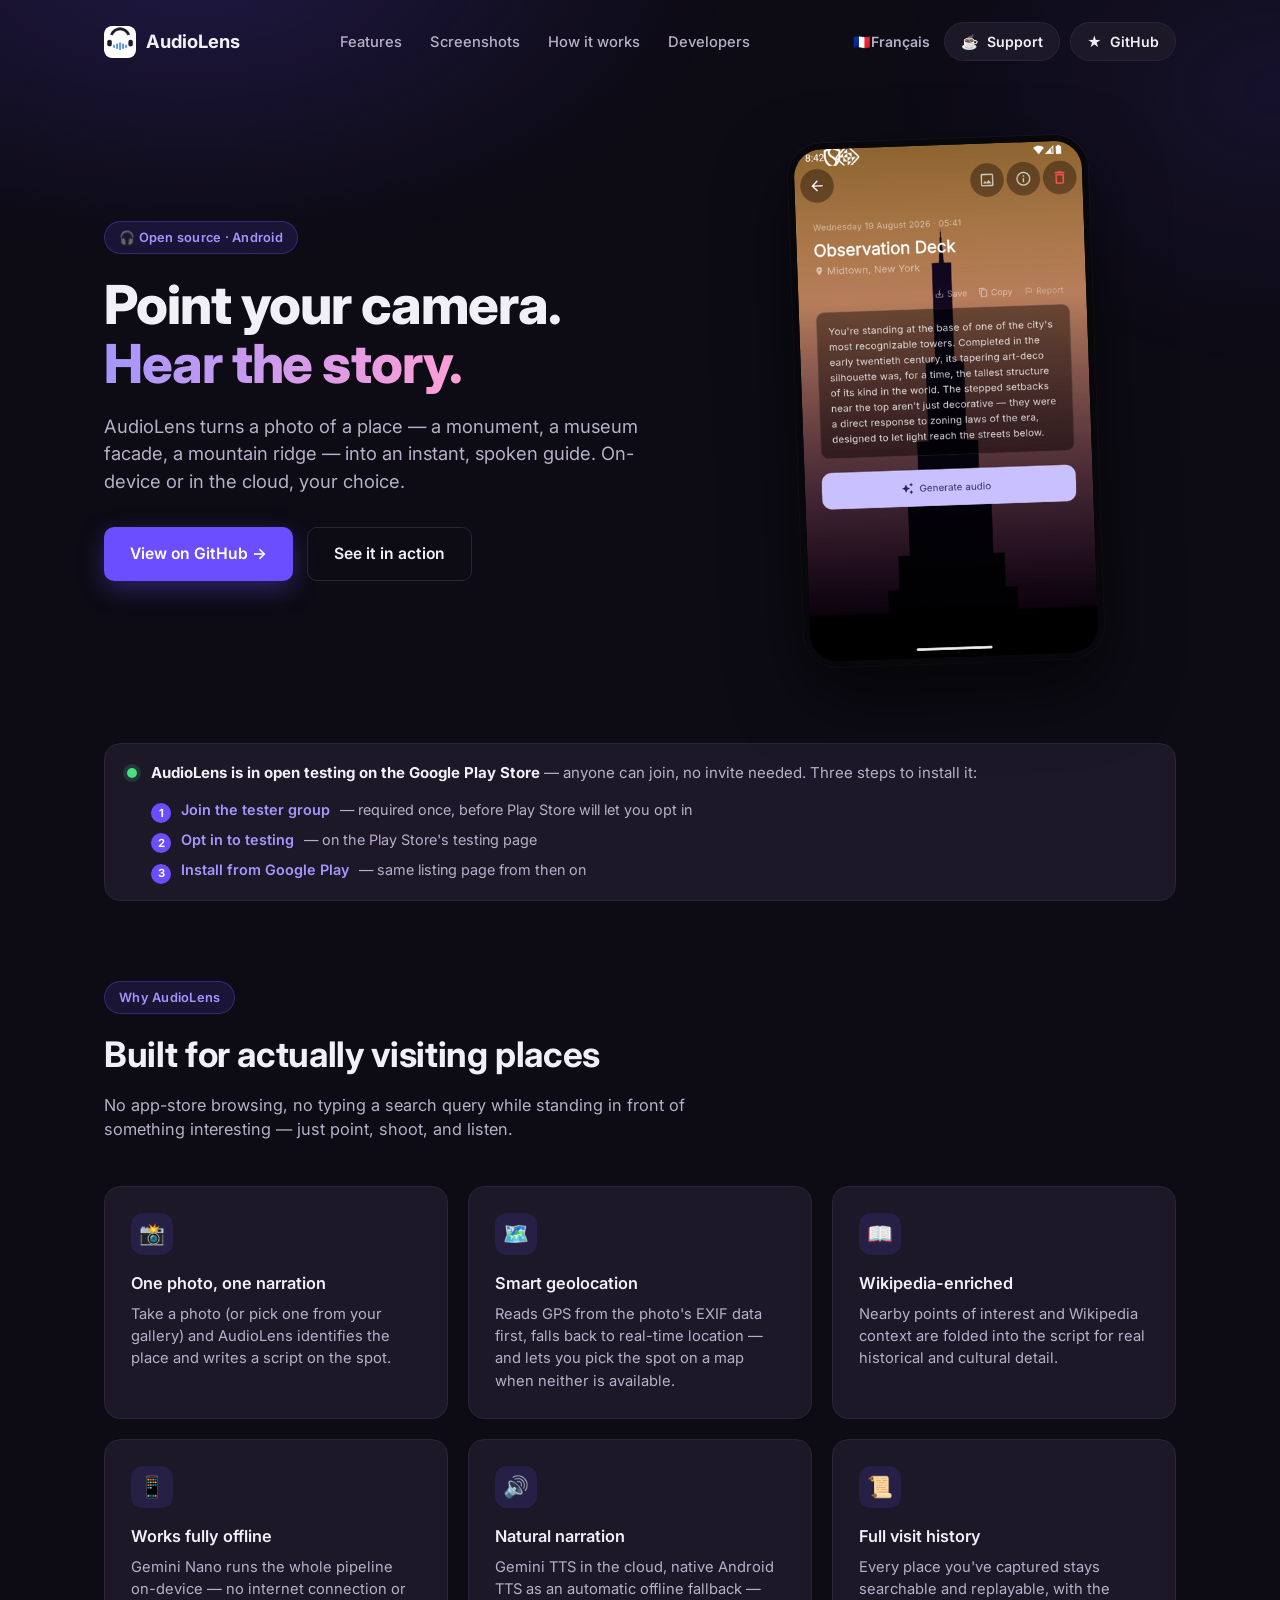
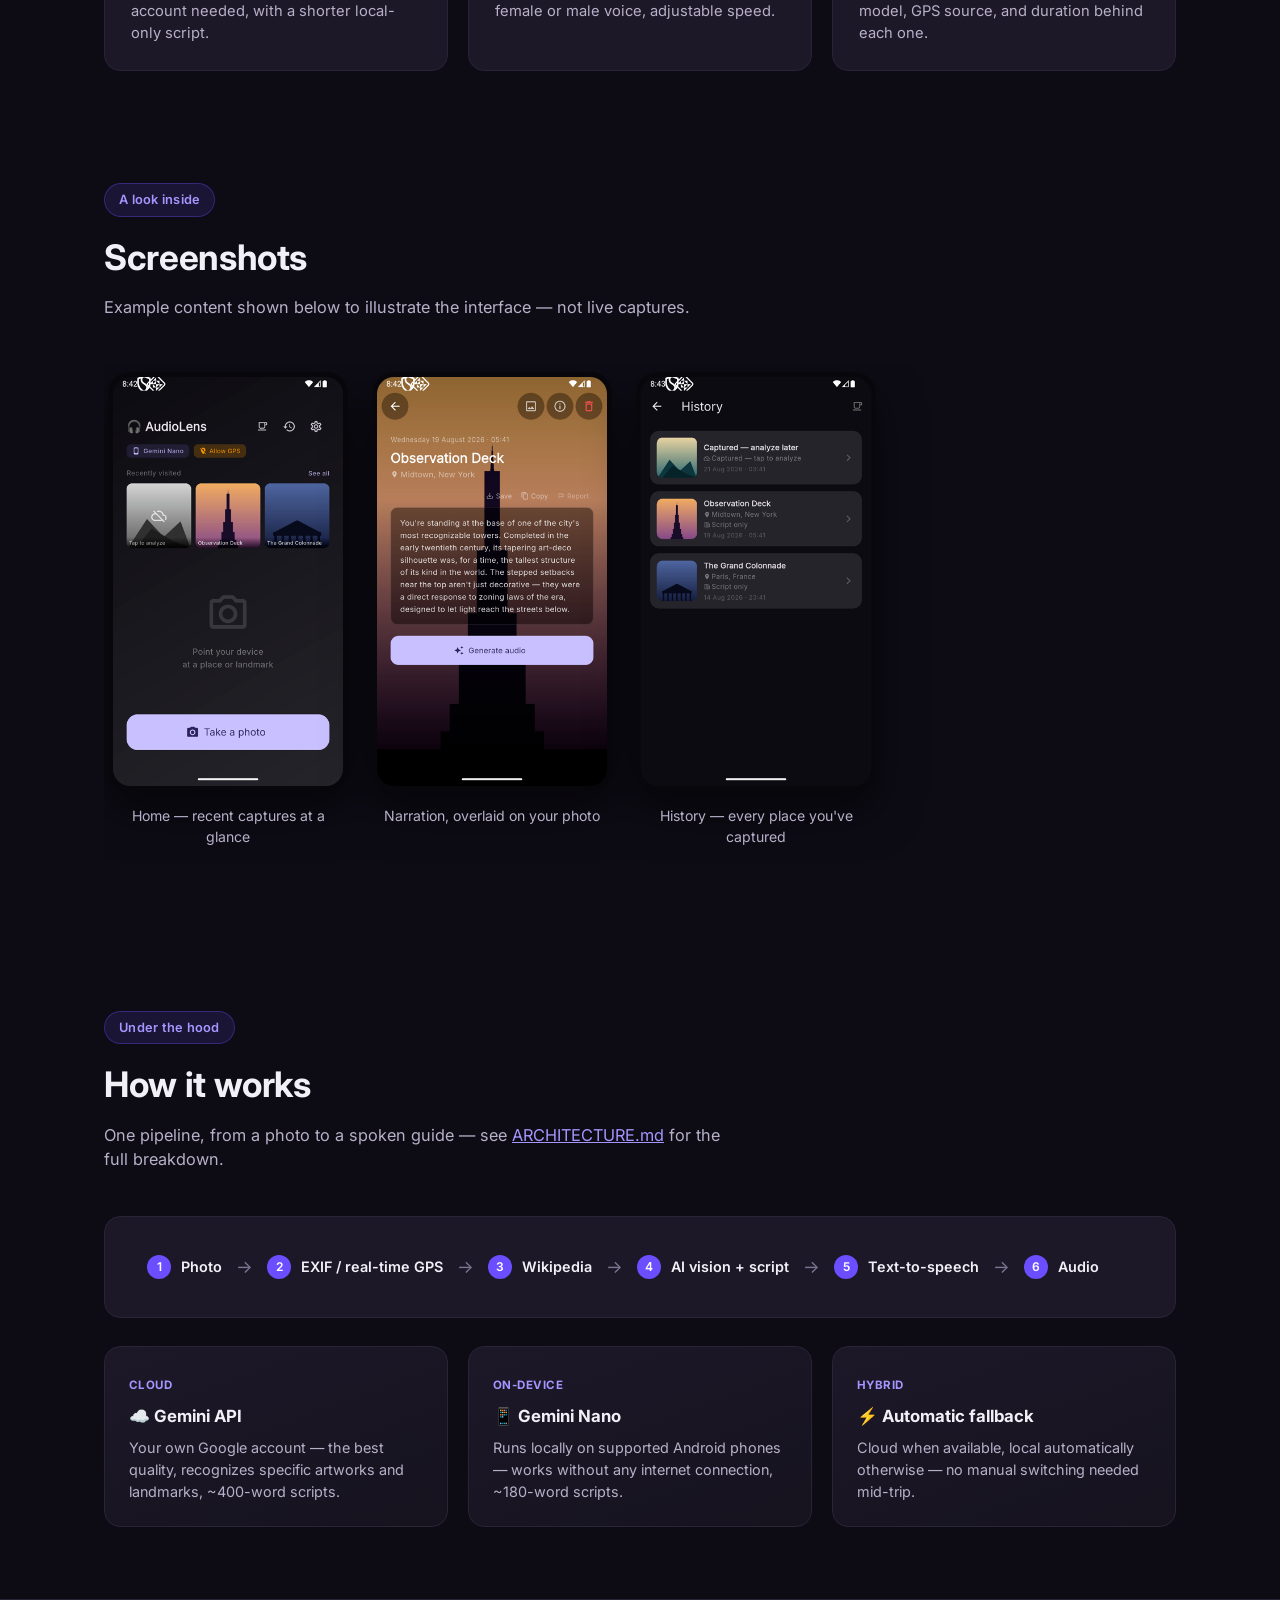
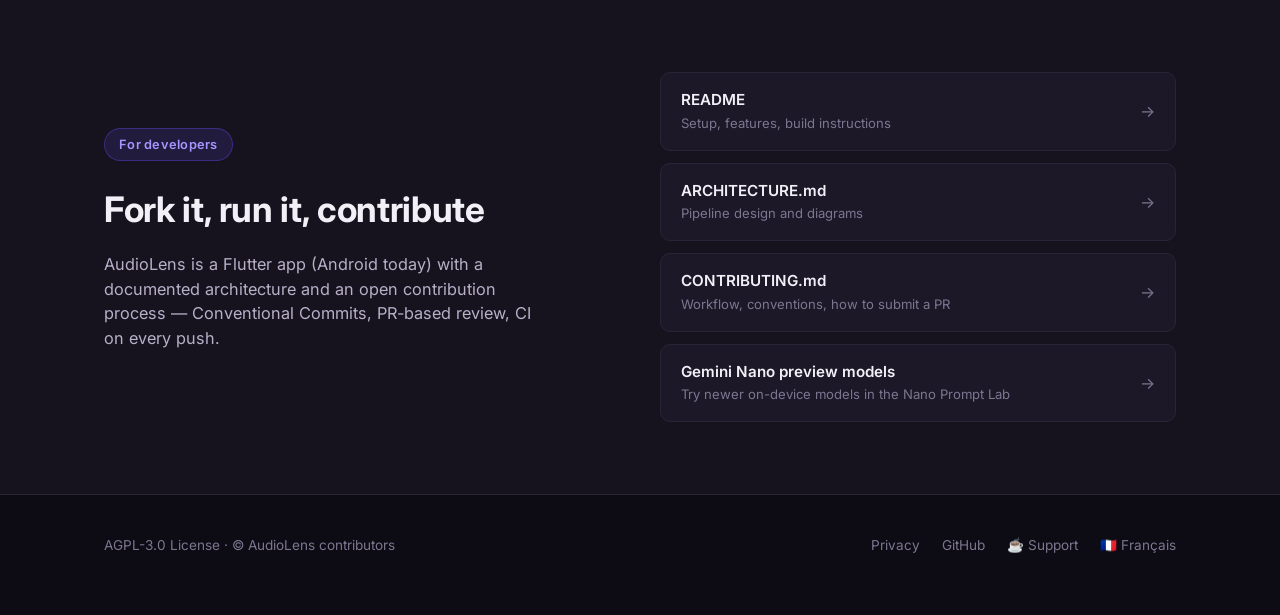
==== commit 9ef2a481: "docs: guide to enabling Gemini Nano preview models (EN/FR) Adds docs/nano-preview.html and docs/fr/n" ====
--- a/docs/index.html
+++ b/docs/index.html
@@ -239,6 +239,10 @@
           <div><div class="t">CONTRIBUTING.md</div><div class="d">Workflow, conventions, how to submit a PR</div></div>
           <span class="arrow">→</span>
         </a>
+        <a class="dev-link" href="nano-preview.html">
+          <div><div class="t">Gemini Nano preview models</div><div class="d">Try newer on-device models in the Nano Prompt Lab</div></div>
+          <span class="arrow">→</span>
+        </a>
       </div>
     </div>
   </div>
--- a/docs/assets/style.css
+++ b/docs/assets/style.css
@@ -467,3 +467,21 @@
   .features { grid-template-columns: 1fr; }
   .phone { transform: none; }
 }
+
+/* #432: long-form guide pages (e.g. nano-preview.html). */
+.guide { max-width: 760px; }
+.guide h2 { margin-top: 44px; }
+.guide h2:first-of-type { margin-top: 0; }
+.guide p, .guide li { color: var(--text-dim); font-size: 0.98rem; }
+.guide strong { color: var(--text); }
+.guide a { color: var(--accent-light); }
+.guide .status-steps li { font-size: 0.98rem; align-items: flex-start; }
+.guide .status-steps li > div { flex: 1; min-width: 0; }
+.guide .note {
+  border: 1px solid var(--border);
+  background: var(--bg-card);
+  border-radius: 12px;
+  padding: 14px 16px;
+  margin: 18px 0;
+}
+.guide .meta { font-size: 0.85rem; color: var(--text-faint); }
